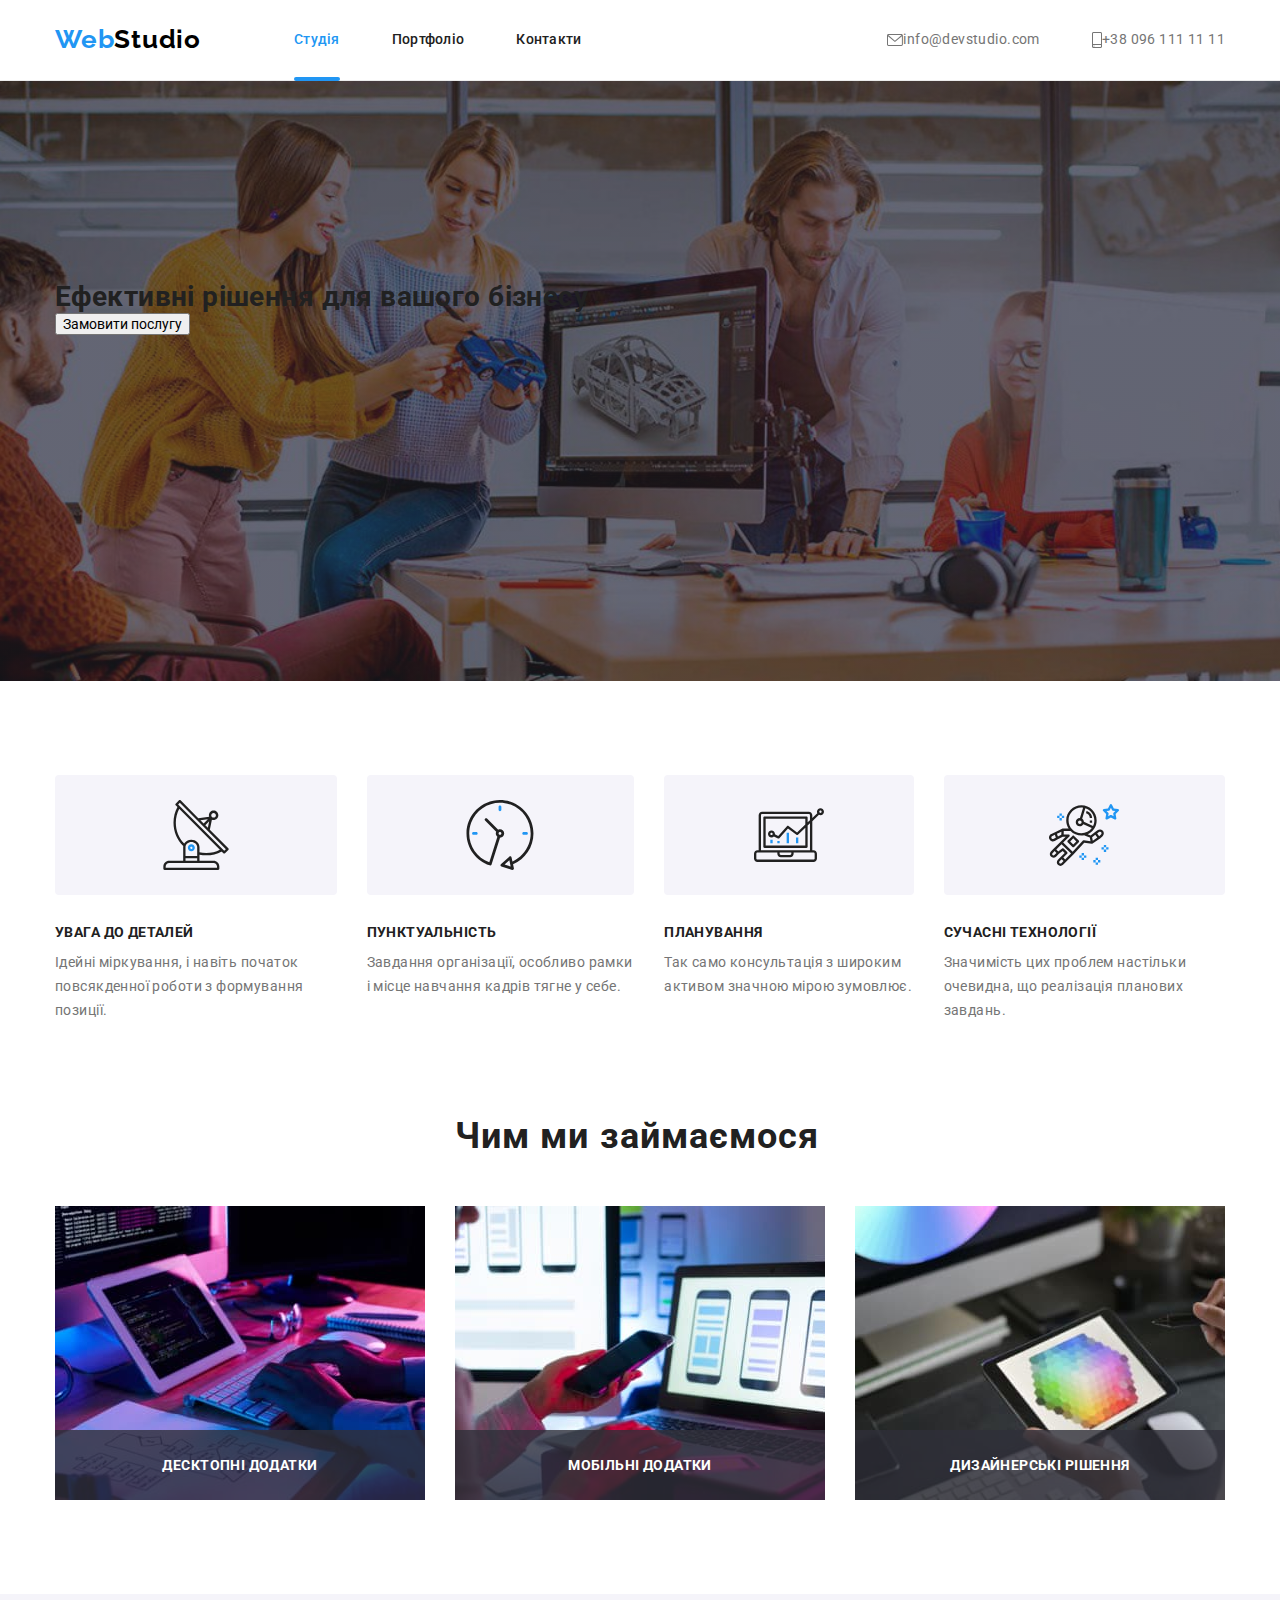
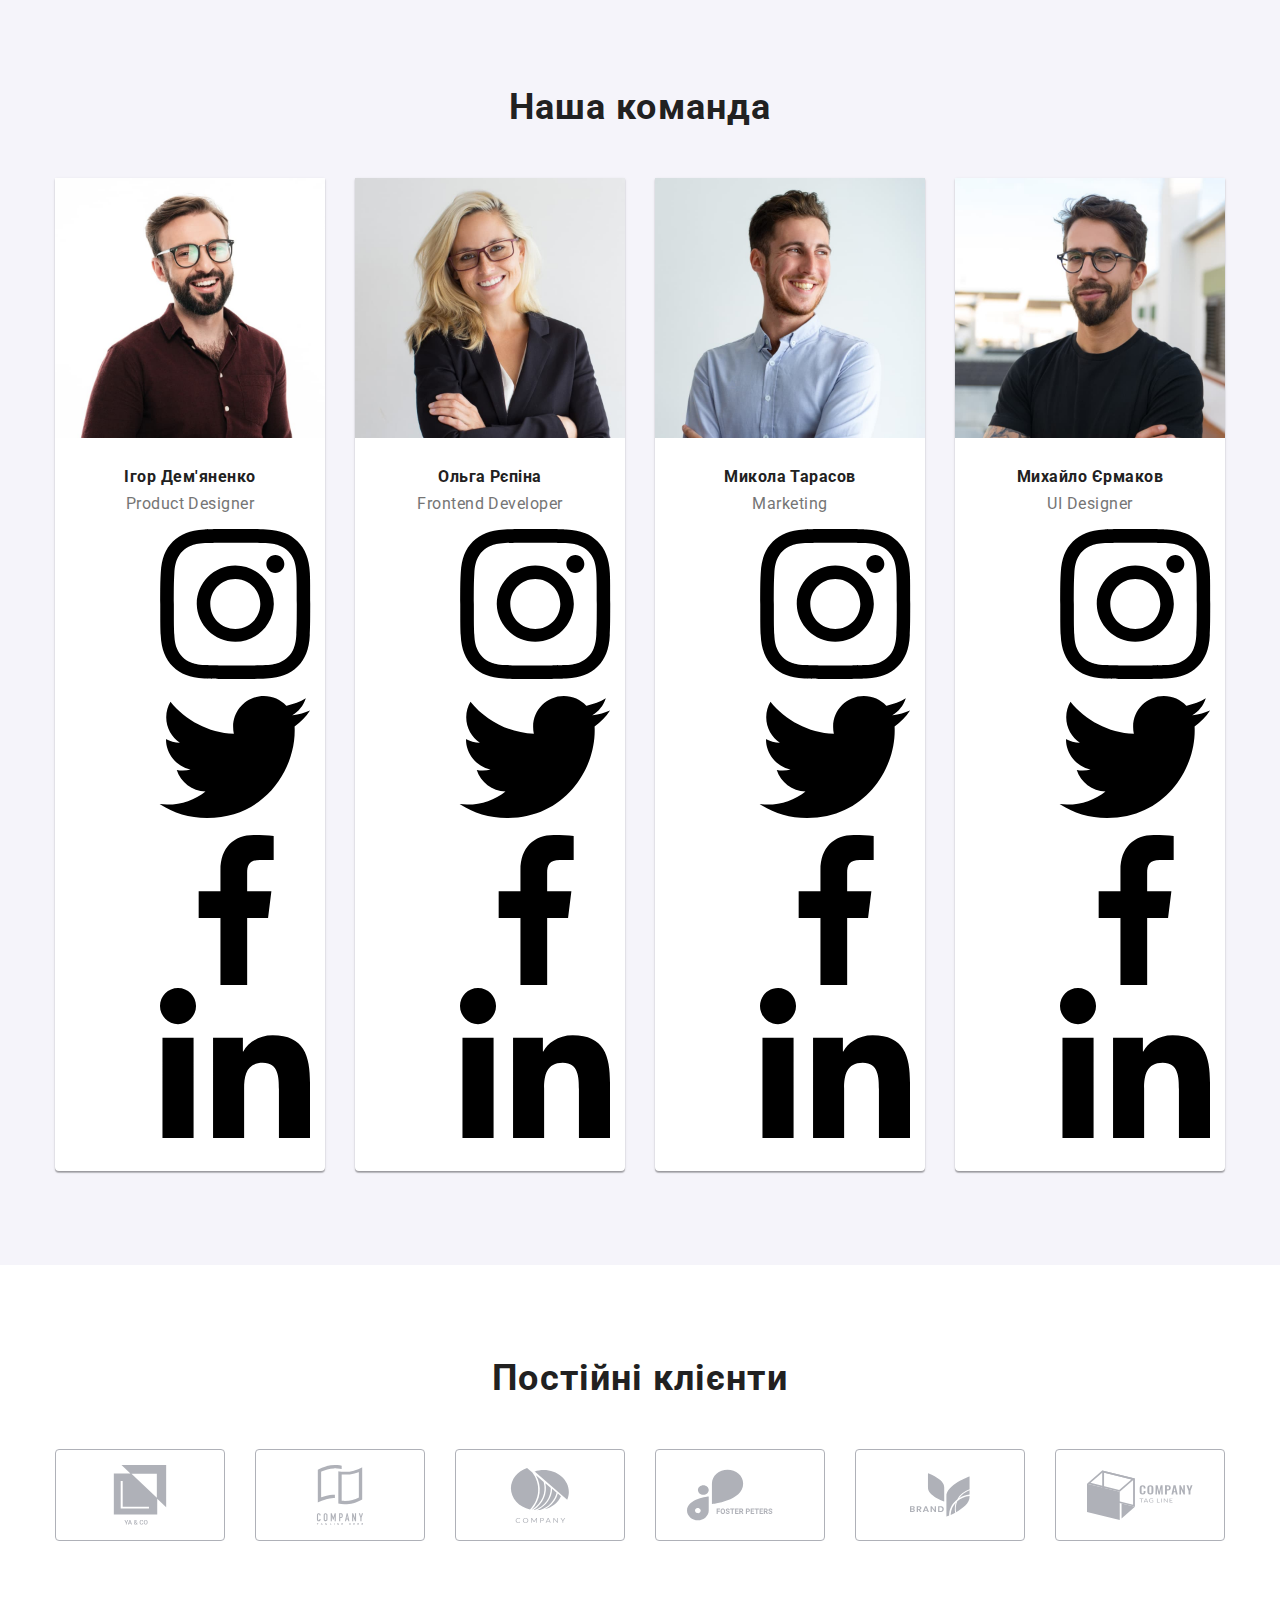
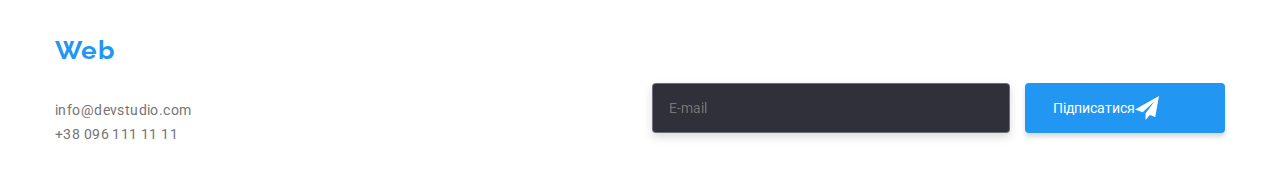
==== index.html @ 4c88e255 "111" ====
<!DOCTYPE html>
<html lang="uk">
  <head>
    <meta charset="utf-8" />
    <meta name="viewport" content="width=device-width, initial-scale=1.0" />
    <link
      href="https://fonts.googleapis.com/css2?family=Raleway:wght@700&family=Roboto:wght@400;500;700;900&display=swap"
      rel="stylesheet"
    />
    <link
      rel="stylesheet"
      href="https://cdn.jsdelivr.net/npm/modern-normalize@1.1.0/modern-normalize.min.css"
    />
    <link rel="stylesheet" href="./css/styles.css" />
    <link rel="stylesheet" href="./sass/main.css">
    <title>WebStudio</title>
  </head>
  <body>
    <header>
      <div class="conteiner header-conteiner">
        <nav class="nav-roof">
          <a class="logo-w" href="./index.html">
            <span class="logo">Web</span>Studio
          </a>
          <ul class="navigation">
            <li class="stipes">
              <a href="./index.html" class="navigation-col cursor-fx current"
                >Студія</a
              >
            </li>
            <li class="stipes">
              <a href="./portfolio.html" class="navigation-col cursor"
                >Портфоліо</a
              >
            </li>
            <li class="stipes">
              <a href="#" class="navigation-col cursor">Контакти</a>
            </li>
          </ul>
        </nav>
        <ul class="navigation">
          <li>
            <a href="mailto:info@devstudio.com" class="navig-adres">
              <svg
                aria-label="пошта"
                class="navig-adres conta-ic"
                width="16px"
                height="12px"
              >
                <use href="./images/icons.svg#icon-mail-icon"></use>
              </svg>
              info@devstudio.com
            </a>
          </li>
          <li>
            <a href="tel:+380961111111" class="navig-adres">
              <svg
                aria-label="телефон"
                class="navig-adres conta-ic"
                width="10"
                height="16"
              >
                <use href="./images/icons.svg#icon-smartphone"></use>
              </svg>
              +38 096 111 11 11
            </a>
          </li>
        </ul>
      </div>
    </header>
    <main>
      <section class="board">
        <div class="conteiner board-hero">
          <h1 class="hero-title">Ефективні рішення для вашого бізнесу</h1>
          <button class="hero-button" type="button" data-modal-open>
            Замовити послугу
          </button>
        </div>
      </section>
      <section class="us-tx">
        <h2 class="visually-hidden">Наші особливості</h2>
        <div class="conteiner">
          <ul class="description-tx">
            <li>
              <div class="box-svg">
                <svg aria-label="особливості" width="70px" height="70px">
                  <use href="./images/icons.svg#icon-antenna"></use>
                </svg>
              </div>
              <h3 class="list">Увага до деталей</h3>
              <p class="list-description">
                Ідейні міркування, і навіть початок повсякденної роботи з
                формування позиції.
              </p>
            </li>
            <li>
              <div class="box-svg">
                <svg aria-label="особливості" width="70px" height="70px">
                  <use href="./images/icons.svg#icon-clock"></use>
                </svg>
              </div>
              <h3 class="list">Пунктуальність</h3>
              <p class="list-description">
                Завдання організації, особливо рамки і місце навчання кадрів
                тягне у себе.
              </p>
            </li>
            <li>
              <div class="box-svg">
                <svg aria-label="особливості" width="70px" height="70px">
                  <use href="./images/icons.svg#icon-diagram"></use>
                </svg>
              </div>
              <h3 class="list">Планування</h3>
              <p class="list-description">
                Так само консультація з широким активом значною мірою зумовлює.
              </p>
            </li>
            <li>
              <div class="box-svg">
                <svg aria-label="особливості" width="70px" height="70px">
                  <use href="./images/icons.svg#icon-astronaut"></use>
                </svg>
              </div>
              <h3 class="list">Сучасні технології</h3>
              <p class="list-description">
                Значимість цих проблем настільки очевидна, що реалізація
                планових завдань.
              </p>
            </li>
          </ul>
        </div>
      </section>
      <section class="what-we-do">
        <div class="conteiner">
          <h2 class="list-images-work">Чим ми займаємося</h2>
          <ul class="what-img">
            <li>
              <div class="what-list">
                <p class="what-tx">Десктопні додатки</p>
              </div>
              <img
                src="./images/Work-with-comp.jpg"
                alt="Робота людини з компьютером"
                width="370"
                height="294"
              />
            </li>
            <li>
              <div class="what-list">
                <p class="what-tx">Мобільні додатки</p>
              </div>
              <img
                src="./images/On-phone.jpg"
                alt="працює над моб додатком"
                width="370"
                height="294"
              />
            </li>
            <li>
              <div class="what-list">
                <p class="what-tx">Дизайнерські рішення</p>
              </div>
              <img
                src="./images/Another-work.jpg"
                alt="працює з планшетом"
                width="370"
                height="294"
              />
            </li>
          </ul>
        </div>
      </section>
      <section class="our-advantages">
        <div class="conteiner team">
          <h2 class="list-images-work team-work">Наша команда</h2>
          <ul class="profi">
            <li class="about-team-back">
              <img
                src="./images/Ihor.jpg"
                alt="Ігор Дем'яненко"
                width="270"
                height="260"
              />
              <div class="name-kenty">
                <h3 class="name-staff">Ігор Дем'яненко</h3>
                <p class="about-staff">Product Designer</p>
                <ul class="social-list">
                  <li class="social-list-item">
                    <a href="" class="social-list-link">
                      <svg aria-label="інста" class="social-list-icon">
                        <use href="./images/icons.svg#icon-instagram"></use>
                      </svg>
                    </a>
                  </li>
                  <li class="social-list-item">
                    <a href="" class="social-list-link">
                      <svg aria-label="твітер" class="social-list-icon">
                        <use href="./images/icons.svg#icon-twitter"></use>
                      </svg>
                    </a>
                  </li>
                  <li class="social-list-item">
                    <a href="" class="social-list-link">
                      <svg aria-label="фейсбук" class="social-list-icon">
                        <use href="./images/icons.svg#icon-facebook"></use>
                      </svg>
                    </a>
                  </li>
                  <li class="social-list-item">
                    <a href="" class="social-list-link">
                      <svg aria-label="лінкедін" class="social-list-icon">
                        <use href="./images/icons.svg#icon-linkedin"></use>
                      </svg>
                    </a>
                  </li>
                </ul>
              </div>
            </li>
            <li class="about-team-back">
              <img
                src="./images/Olga.jpg"
                alt="Ольга Рєпіна"
                width="270"
                height="260"
              />
              <div class="name-kenty">
                <h3 class="name-staff">Ольга Рєпіна</h3>
                <p class="about-staff">Frontend Developer</p>
                <ul class="social-list">
                  <li class="social-list-item">
                    <a href="" class="social-list-link">
                      <svg aria-label="інста" class="social-list-icon">
                        <use href="./images/icons.svg#icon-instagram"></use>
                      </svg>
                    </a>
                  </li>
                  <li class="social-list=item">
                    <a href="" class="social-list-link">
                      <svg aria-label="твітер" class="social-list-icon">
                        <use href="./images/icons.svg#icon-twitter"></use>
                      </svg>
                    </a>
                  </li>
                  <li class="social-list-item">
                    <a href="" class="social-list-link">
                      <svg aria-label="фейсбук" class="social-list-icon">
                        <use href="./images/icons.svg#icon-facebook"></use>
                      </svg>
                    </a>
                  </li>
                  <li class="social-list-item">
                    <a href="" class="social-list-link">
                      <svg aria-label="лінкедін" class="social-list-icon">
                        <use href="./images/icons.svg#icon-linkedin"></use>
                      </svg>
                    </a>
                  </li>
                </ul>
              </div>
            </li>
            <li class="about-team-back">
              <img
                src="./images/Mykola.jpg"
                alt="Микола Тарасов"
                width="270"
                height="260"
              />
              <div class="name-kenty">
                <h3 class="name-staff">Микола Тарасов</h3>
                <p class="about-staff">Marketing</p>
                <ul class="social-list">
                  <li class="social-list-item">
                    <a href="" class="social-list-link">
                      <svg aria-label="інста" class="social-list-icon">
                        <use href="./images/icons.svg#icon-instagram"></use>
                      </svg>
                    </a>
                  </li>
                  <li class="social-list-item">
                    <a href="" class="social-list-link">
                      <svg aria-label="твітер" class="social-list-icon">
                        <use href="./images/icons.svg#icon-twitter"></use>
                      </svg>
                    </a>
                  </li>
                  <li class="social-list-item">
                    <a href="" class="social-list-link">
                      <svg aria-label="фейсбук" class="social-list-icon">
                        <use href="./images/icons.svg#icon-facebook"></use>
                      </svg>
                    </a>
                  </li>
                  <li class="social-list-item">
                    <a href="" class="social-list-link">
                      <svg aria-label="лінкедін" class="social-list-icon">
                        <use href="./images/icons.svg#icon-linkedin"></use>
                      </svg>
                    </a>
                  </li>
                </ul>
              </div>
            </li>
            <li class="about-team-back">
              <img
                src="./images/Mhailo.jpg"
                alt="Михайло Єрмаков"
                width="270"
                height="260"
              />
              <div class="name-kenty">
                <h3 class="name-staff">Михайло Єрмаков</h3>
                <p class="about-staff">UI Designer</p>
                <ul class="social-list">
                  <li class="social-list-item">
                    <a href="" class="social-list-link">
                      <svg aria-label="інста" class="social-list-icon">
                        <use href="./images/icons.svg#icon-instagram"></use>
                      </svg>
                    </a>
                  </li>
                  <li class="social-list-item">
                    <a href="" class="social-list-link">
                      <svg aria-label="твітер" class="social-list-icon">
                        <use href="./images/icons.svg#icon-twitter"></use>
                      </svg>
                    </a>
                  </li>
                  <li class="social-list-item">
                    <a href="" class="social-list-link">
                      <svg aria-label="фейсбук" class="social-list-icon">
                        <use href="./images/icons.svg#icon-facebook"></use>
                      </svg>
                    </a>
                  </li>
                  <li class="social-list-item">
                    <a href="" class="social-list-link">
                      <svg aria-label="лінкедін" class="social-list-icon">
                        <use href="./images/icons.svg#icon-linkedin"></use>
                      </svg>
                    </a>
                  </li>
                </ul>
              </div>
            </li>
          </ul>
        </div>
      </section>
      <section>
        <div class="conteiner klient">
          <h2 class="list-images-work clients-work">Постійні клієнти</h2>
          <ul class="us-clients">
            <li>
              <a href="#" class="box-client">
                <svg aria-label="клієнти" width="106px" height="60px">
                  <use href="./images/icons.svg#icon-yaco-icon"></use>
                </svg>
              </a>
            </li>
            <li>
              <a href="#" class="box-client">
                <svg aria-label="клієнти" width="106px" height="60px">
                  <use href="./images/icons.svg#icon-tagline-icon"></use>
                </svg>
              </a>
            </li>
            <li>
              <a href="#" class="box-client">
                <svg aria-label="клієнти" width="106px" height="60px">
                  <use href="./images/icons.svg#icon-company-icon"></use>
                </svg>
              </a>
            </li>
            <li>
              <a href="#" class="box-client">
                <svg aria-label="клієнти" width="106px" height="60px">
                  <use href="./images/icons.svg#icon-foster-icon"></use>
                </svg>
              </a>
            </li>
            <li>
              <a href="#" class="box-client">
                <svg aria-label="клієнти" width="106px" height="60px">
                  <use href="./images/icons.svg#icon-brend-icon"></use>
                </svg>
              </a>
            </li>
            <li>
              <a href="#" class="box-client">
                <svg aria-label="клієнти" width="106px" height="60px">
                  <use href="./images/icons.svg#icon-tagline-comp-icon"></use>
                </svg>
              </a>
            </li>
          </ul>
        </div>
      </section>
    </main>
    <footer class="web-footer">
      <div class="conteiner social-footer">
        <div class="footer-soccial">
          <a class="logo-w-footer" href="./index.html">
            <span class="logo">Web</span>Studio
          </a>
          <address>
            <ul>
              <li class="adre-s">
                <a
                  class="adress"
                  href="https://goo.gl/maps/diu9BWf4i3KZR2hF7"
                  rel="noopener noreferrer nofollow"
                >
                  м. Київ, пр-т Лесі Українки, 26
                </a>
              </li>
              <li>
                <a href="mailto:info@devstudio.com" class="navig-adres">
                  info@devstudio.com
                </a>
              </li>
              <li>
                <a href="tel:+380961111111" class="navig-adres">
                  +38 096 111 11 11
                </a>
              </li>
            </ul>
          </address>
        </div>
        <div class="footer-mg">
          <p class="tx-footer">Приєднуйтесь</p>
          <ul class="footer-icon-list">
            <li>
              <a href="#" class="social-footer-link">
                <svg aria-label="інста" class="social-footer-icon">
                  <use href="./images/icons.svg#icon-instagram"></use>
                </svg>
              </a>
            </li>
            <li>
              <a href="#" class="social-footer-link">
                <svg aria-label="твітер" class="social-footer-icon">
                  <use href="./images/icons.svg#icon-twitter"></use>
                </svg>
              </a>
            </li>
            <li>
              <a href="#" class="social-footer-link">
                <svg aria-label="фейсбук" class="social-footer-icon">
                  <use href="./images/icons.svg#icon-facebook"></use>
                </svg>
              </a>
            </li>
            <li>
              <a href="#" class="social-footer-link">
                <svg aria-label="лінкедін" class="social-footer-icon">
                  <use href="./images/icons.svg#icon-linkedin"></use>
                </svg>
              </a>
            </li>
          </ul>
        </div>
        <div class="form-footer">
          <p class="tx-footer">Підпишіться на розсилку</p>
          <form class="sub-footer">
            <label>
              <input
                type="email"
                class="footer-input"
                name="Email_adress"
                placeholder="E-mail"
                required
              />
            </label>
            <button type="submit" class="footer-button">
              Підписатися
              <svg
                aria-label="розсилка"
                class="icon-button-footer"
                width="24px"
                height="24px"
              >
                <use href="./images/icons.svg#icon-send-f"></use>
              </svg>
            </button>
          </form>
        </div>
      </div>
    </footer>
    <div class="backdrop is-hidden" data-modal>
      <div class="modal">
        <button type="button" class="knopka-modal" data-modal-close>
          <svg class="knopka-modal-icon" width="18" height="18">
            <use href="./images/icons.svg#icon-close"></use>
          </svg>
        </button>
        <p class="modal-title">Залиште свої дані, ми вам передзвонимо</p>
        <form class="form-to-modal">
          <label class="modal-lab">
            <span class="modal-name">Ім'я</span>
            <span class="di-imp-mod">
              <input
                class="input-modal"
                type="text"
                name="user_name"
                required
                pattern="[a-zA-Zа-яА-ЯіІїЇ]+"
              />
              <svg
                aria-label="icon-user"
                class="modal-icon"
                width="18"
                height="18"
              >
                <use href="./images/icons.svg#icon-person-modal"></use>
              </svg>
            </span>
          </label>
          <label class="modal-lab">
            <span class="modal-name">Телефон</span>
            <span class="di-imp-mod">
              <input
                class="input-modal"
                type="tel"
                name="user_phone"
                required
                pattern="[0-9]{3}-[0-9]{3}-[0-9]{2}-[0-9]{2}+"
              />
              <svg
                aria-label="icon-tel"
                class="modal-icon"
                width="18"
                height="18"
              >
                <use href="./images/icons.svg#icon-phone-modal"></use>
              </svg>
            </span>
          </label>
          <label class="modal-lab">
            <span class="modal-name">Пошта</span>
            <span class="di-imp-mod">
              <input
                class="input-modal"
                type="email"
                name="mail_user"
                required
              />
              <svg
                aria-label="icon-mail"
                class="modal-icon"
                width="18"
                height="18"
              >
                <use href="./images/icons.svg#icon-email-modal"></use>
              </svg>
            </span>
          </label>
          <label class="modal-lab">
            <span class="modal-name">Коментар</span>
            <textarea
              name="users_comentary"
              id=""
              cols="30"
              rows="10"
              class="modal-comments"
              placeholder="Введіть текст"
            ></textarea>
          </label>
          <label class="modal-check-field">
            <input
              type="checkbox"
              class="modal-check"
              name="users_policy"
              required
            />
            <svg aria-label="checkbox_modal" class="checkbox-modal">
              <use
                class="ico-hide-checkbox"
                href="./images/icons.svg#ok-modal"
              ></use>
            </svg>
            Погоджуюсь з россилкою, та приймаю&nbsp;<a
              class="policy-answer"
              href="#"
              >Умови договору</a
            >
          </label>
          <button type="submit" class="button-modal">Відправити</button>
        </form>
      </div>
    </div>
    <script src="./js/modal.js"></script>
  </body>
</html>
---- sass/main.css ----
:root {
  --p-text-color: #757575;
  --bacground-color: #ffffff;
  --another-bacground-color: #f5f4fa;
  --board-bacground-color: #2f303a;
  --titel-link-color: #212121;
  --contacts-link-color: #757575;
  --hovers-and-logo-color: #2196f3;
  --logo-w-color: #000000;
  --logo-plus-color: #ffffff;
  --address-bord-color: #ffffff;
  --botton-colors-portfolio: #f5f4fa;
  --bacground-color-knopka: #188ce8;
  --bacground-color-advantages: #f5f4fa;
  --border-portfolio-pic: #eeeeee;
  --social-icon-color: #afb1b8;
}

h1,
h2,
h3,
h4,
p {
  margin: 0px;
}

ul,
ol {
  margin-top: 0;
  margin-bottom: 0;
  padding-left: 0;
}

button {
  cursor: pointer;
}

img {
  display: block;
  max-width: 101%;
  height: auto;
}

.list {
  list-style: none;
}

.link {
  text-decoration: none;
}

body {
  font-family: "Roboto", sans-serif;
  font-size: 14px;
  letter-spacing: 0.03em;
  color: var(--titel-link-color);
}

header {
  border-bottom: 1px solid #ececec;
}

ul {
  list-style: none;
}

.conteiner {
  width: 1200px;
  margin-left: auto;
  margin-right: auto;
  padding-left: 15px;
  padding-right: 15px;
}

.header-conteiner {
  display: flex;
  align-items: center;
  justify-content: space-between;
}

.board-knopka {
  width: 700px;
}

.klient {
  padding-top: 94px;
  padding-bottom: 94px;
}

.social-footer {
  display: flex;
  align-items: baseline;
}

.visually-hidden {
  position: absolute;
  white-space: nowrap;
  width: 1px;
  height: 1px;
  overflow: hidden;
  border: 0;
  padding: 0;
  clip: rect(0 0 0 0);
  -webkit-clip-path: inset(50%);
          clip-path: inset(50%);
  margin: -1px;
}

.button-modal {
  display: flex;
  align-items: center;
  justify-content: center;
  font-style: inherit;
  font-weight: 700;
  color: var(--bacground-color);
  font-size: 16px;
  line-height: 30px;
  letter-spacing: 0.06em;
  border: none;
  width: 200px;
  height: 50px;
  background-color: var(--hovers-and-logo-color);
  box-shadow: 0px 4px 4px rgba(0, 0, 0, 0.15);
  border-radius: 4px;
  margin: auto;
  margin-top: 30px;
}

.button-modal:hover,
.button-modal:focus {
  background-color: var(--bacground-color-knopka);
  transition: box-shadow 250ms cubic-bezier(0.4, 0, 0.2, 1);
}

.navig-adres {
  font-weight: 400;
  font-size: 14px;
  line-height: 1.7;
  font-style: normal;
  letter-spacing: 0.03em;
  color: var(--contacts-link-color);
  text-decoration: none;
  display: flex;
  align-items: center;
  transition: color 250ms cubic-bezier(0.4, 0, 0.2, 1);
}

.navig-adres:hover,
.navig-adres:focus {
  fill: var(--hovers-and-logo-color);
  color: var(--hovers-and-logo-color);
}

.nav-roof {
  display: flex;
  align-items: center;
}

.navigation {
  display: flex;
  -moz-column-gap: 52px;
       column-gap: 52px;
  font-weight: 500;
  font-size: 14px;
  line-height: 1.1;
  letter-spacing: 0.02em;
  fill: currentColor;
}

.navigation-col {
  color: var(--titel-link-color);
  text-decoration: none;
}

.navigation .navigation-col {
  display: block;
  color: var(--titel-link-color);
  padding-top: 25px;
  padding-bottom: 25px;
  font-weight: 500;
  font-size: 14px;
  line-height: 1.14;
  letter-spacing: 0.02em;
  transition: color 250ms cubic-bezier(0.4, 0, 0.2, 1);
}

.navigation-col.current {
  color: var(--hovers-and-logo-color);
}

.navigation-col:hover,
.navigation-col:focus {
  color: var(--hovers-and-logo-color);
}

.navigation .navigation-col:hover::after,
.navigation .navigation-col:focus::after {
  transform: scale(1);
}

.cursor-fx::after {
  position: absolute;
  content: "";
  bottom: -8px;
  right: 0;
  width: 100%;
  height: 4px;
  background: var(--hovers-and-logo-color);
  border-radius: 2px;
}

.cursor::after {
  position: absolute;
  content: "";
  bottom: -8px;
  right: 0;
  width: 100%;
  height: 4px;
  background: var(--hovers-and-logo-color);
  border-radius: 2px;
  transform: scale(0);
  transition: transform 250ms cubic-bezier(0.4, 0, 0.2, 1);
}

.stipes {
  position: relative;
}

.logo {
  font-weight: 700;
  font-size: 26px;
  line-height: 1.2;
  font-family: "Raleway", sans-serif;
  letter-spacing: 0.03em;
  color: var(--hovers-and-logo-color);
}

.logo-w {
  color: var(--logo-w-color);
  margin-right: 93px;
  padding-top: 24px;
  padding-bottom: 25px;
  font-weight: 700;
  font-size: 26px;
  line-height: 1.2;
  font-family: "Raleway", sans-serif;
  letter-spacing: 0.03em;
  text-decoration: none;
}

.logo-w-footer {
  color: var(--bacground-color);
  font-weight: 700;
  font-size: 26px;
  line-height: 1.2;
  font-family: "Raleway", sans-serif;
  letter-spacing: 0.03em;
  text-decoration: none;
}

.board {
  padding-top: 200px;
  padding-bottom: 200px;
  margin-left: auto;
  margin-right: auto;
  background-color: var(--board-bacground-color);
  background-image: linear-gradient(rgba(47, 48, 58, 0.4), rgba(47, 48, 58, 0.4)), url(../images/bordimg.jpg);
  background-repeat: no-repeat;
  background-size: cover;
  background-position: center;
  max-width: 1600px;
  height: 600px;
}

.zagolovok {
  display: flex;
  align-items: center;
  margin-left: auto;
  margin-right: auto;
  margin-bottom: 40px;
  font-weight: 900;
  font-size: 44px;
  line-height: 1.3;
  text-align: center;
  letter-spacing: 0.06em;
  text-transform: uppercase;
  color: var(--address-bord-color);
}

.knopka {
  cursor: pointer;
  display: block;
  padding-left: 32px;
  padding-right: 32px;
  padding-bottom: 10px;
  padding-top: 10px;
  margin-left: auto;
  margin-right: auto;
  font-family: inherit;
  font-weight: 700;
  font-size: 16px;
  line-height: 1.8;
  color: var(--logo-plus-color);
  background: var(--hovers-and-logo-color);
  box-shadow: 0px 4px 4px rgba(0, 0, 0, 0.15);
  border-radius: 4px;
  border: none;
  transition: background-color 250ms cubic-bezier(0.4, 0, 0.2, 1);
}

.knopka:hover,
.knopka:focus {
  background-color: var(--hovers-and-logo-color);
  color: var(--address-bord-color);
  background: var(--bacground-color-knopka);
  box-shadow: 0px 4px 4px rgba(0, 0, 0, 0.15);
}

.us-tx {
  padding-top: 94px;
}

.description-tx {
  display: flex;
  gap: 30px;
}

.box-svg {
  display: flex;
  height: 120px;
  justify-content: center;
  align-items: center;
  background-color: var(--another-bacground-color);
  border-radius: 4px;
  -moz-column-gap: 30px;
       column-gap: 30px;
}

.list {
  margin-bottom: 10px;
  font-size: 14px;
  line-height: 1.14;
  letter-spacing: 0.03em;
  text-transform: uppercase;
  margin-top: 30px;
  color: var(--titel-link-color);
}

.list-description {
  font-size: 14px;
  line-height: 1.7;
  letter-spacing: 0.03em;
  color: var(--p-text-color);
}

.what-we-do {
  padding-top: 94px;
}

.what-img {
  position: relative;
  display: flex;
  -moz-column-gap: 30px;
       column-gap: 30px;
  align-items: center;
  padding-bottom: 94px;
}

.what-list {
  display: flex;
  justify-content: center;
  align-items: center;
  position: absolute;
  width: 370px;
  height: 70px;
  background: rgba(47, 48, 58, 0.8);
  top: 224px;
}

.what-tx {
  font-family: inherit;
  font-weight: 700;
  font-size: 14px;
  line-height: 16px;
  text-transform: uppercase;
  letter-spacing: 0.03em;
  color: var(--bacground-color);
}

.list-images-work {
  font-size: 36px;
  line-height: 1.1;
  letter-spacing: 0.03em;
  color: var(--titel-link-color);
  margin-bottom: 50px;
  margin-left: 400px;
  margin-right: 400px;
}

.name-staff {
  font-size: 16px;
  line-height: 1.1;
  letter-spacing: 0.03em;
  color: var(--titel-link-color);
  margin-bottom: 10px;
}

.about-staff {
  font-size: 16px;
  line-height: 1.1;
  letter-spacing: 0.03em;
  color: var(--p-text-color);
  margin-bottom: 16px;
}

.name-kenty {
  display: block;
  text-align: center;
  padding: 30px;
}

.about-team-back {
  width: 270px;
}

.our-advantages {
  padding-top: 94px;
  padding-bottom: 94px;
  background: var(--bacground-color-advantages);
}

.team-work {
  text-align: center;
}

.profi {
  display: flex;
  gap: 30px;
}

.our-advantages .about-team-back {
  background: var(--bacground-color);
  box-shadow: 0px 1px 3px rgba(0, 0, 0, 0.12), 0px 1px 1px rgba(0, 0, 0, 0.14), 0px 2px 1px rgba(0, 0, 0, 0.2);
  border-radius: 0px 0px 4px 4px;
}

.box-client {
  display: flex;
  width: 170px;
  height: 92px;
  justify-content: center;
  align-items: center;
  border: 1px solid var(--social-icon-color);
  border-radius: 4px;
  fill: var(--social-icon-color);
  transition: fill 250ms cubic-bezier(0.4, 0, 0.2, 1), border-color 250ms cubic-bezier(0.4, 0, 0.2, 1);
}

.us-clients {
  display: flex;
  -moz-column-gap: 30px;
       column-gap: 30px;
}

.box-client:hover,
.box-client:focus {
  border-color: var(--hovers-and-logo-color);
  fill: var(--hovers-and-logo-color);
}

.clients-work {
  display: flex;
  justify-content: center;
  margin-top: 0%;
  margin-left: auto;
  margin-right: auto;
}

.footer-soccial {
  margin-right: 70px;
}

.adre-s:not(:last-child) {
  margin-bottom: 9px;
}

.adress {
  display: block;
  font-style: normal;
  font-weight: 400;
  font-size: 14px;
  line-height: 1.7;
  /* or 171% */
  color: var(--address-bord-color);
  letter-spacing: 0.03em;
  text-decoration: none;
}

.footer-mg {
  margin-right: 93px;
}

.footer-icon-list {
  display: flex;
  -moz-column-gap: 10px;
       column-gap: 10px;
}

.social-footer-link {
  display: flex;
  width: 44px;
  height: 44px;
  justify-content: center;
  align-items: center;
  background-color: rgba(255, 255, 255, 0.1);
  border-radius: 50%;
  transition: background-color 250ms cubic-bezier(0.4, 0, 0.2, 1);
}

.social-footer-link:hover,
.social-footer-link:focus {
  background-color: var(--hovers-and-logo-color);
}

.social-footer-link .social-footer-icon,
.social-footer-link .social-footer-icon {
  fill: var(--bacground-color);
}

.social-footer-link:hover,
.social-footer-link:focus {
  color: var(--hovers-and-logo-color);
}

.backdrop {
  position: fixed;
  z-index: 100;
  top: 0;
  left: 0;
  width: 100%;
  height: 100%;
  background-color: rgba(0, 0, 0, 0.2);
  transition: opacity 250ms ease, visibility 250ms ease, background-color 250ms cubic-bezier(0.4, 0, 0.2, 1);
}

.backdrop.is-hidden {
  visibility: hidden;
  opacity: 0;
  pointer-events: none;
  transition: 250ms cubic-bezier(0.4, 0, 0.2, 1);
}

.modal {
  position: absolute;
  top: 50%;
  left: 50%;
  transform: translate(-50%, -50%);
  width: 530px;
  padding: 40px 40px;
  background-color: var(--bacground-color);
}

.knopka-modal {
  position: absolute;
  display: flex;
  align-items: center;
  justify-content: center;
  background-color: transparent;
  border: 1px solid rgba(0, 0, 0, 0.1);
  border-radius: 50%;
  width: 30px;
  height: 30px;
  padding: 0;
  left: auto;
  top: 8px;
  right: 8px;
}

.knopka-modal:hover,
.knopka-modal:focus {
  fill: var(--hovers-and-logo-color);
  transition: box-shadow 250ms cubic-bezier(0.4, 0, 0.2, 1);
}

.modal-title {
  font-family: inherit;
  font-weight: 700;
  font-size: 20px;
  line-height: 23px;
  text-align: center;
  color: var(--titel-link-color);
}

.modal-lab {
  display: flex;
  flex-direction: column;
  margin-top: 30px;
}

.di-imp-mod {
  display: block;
  position: relative;
}

.modal-icon {
  position: absolute;
  display: block;
  top: 0;
  left: 0;
  transform: translate(75%, 75%);
}

.modal-name {
  display: block;
  font-family: inherit;
  font-weight: 400;
  font-size: 12px;
  line-height: 14px;
  color: var(--contacts-link-color);
  margin-bottom: 4px;
}

.input-modal {
  width: 100%;
  height: 40px;
  border: 1px solid rgba(33, 33, 33, 0.2);
  border-radius: 4px;
  padding-left: 40px;
}

.input-modal:focus {
  border-color: var(--hovers-and-logo-color);
  outline: none;
  transition: box-shadow 250ms cubic-bezier(0.4, 0, 0.2, 1);
}

.input-modal:focus + .modal-icon {
  fill: var(--hovers-and-logo-color);
  color: var(--hovers-and-logo-color);
  transition: box-shadow 250ms cubic-bezier(0.4, 0, 0.2, 1);
}

.modal-comments {
  width: 100%;
  height: 120px;
  border: 1px solid rgba(33, 33, 33, 0.2);
  border-radius: 4px;
  padding-left: 16px;
  padding-top: 12px;
  resize: none;
  margin-bottom: 20px;
  font-family: inherit;
  font-weight: 400;
  font-size: 12px;
  letter-spacing: inherit;
}

.modal-comments:focus {
  outline: none;
  transition: box-shadow 250ms cubic-bezier(0.4, 0, 0.2, 1);
}

.modal-comments::-moz-placeholder {
  fill: rgba(117, 117, 117, 0.05);
  font-family: inherit;
  font-weight: 400;
  font-size: 12px;
  letter-spacing: inherit;
}

.modal-comments:-ms-input-placeholder {
  fill: rgba(117, 117, 117, 0.05);
  font-family: inherit;
  font-weight: 400;
  font-size: 12px;
  letter-spacing: inherit;
}

.modal-comments::placeholder {
  fill: rgba(117, 117, 117, 0.05);
  font-family: inherit;
  font-weight: 400;
  font-size: 12px;
  letter-spacing: inherit;
}

.modal-check {
  -webkit-appearance: none;
     -moz-appearance: none;
          appearance: none;
  position: absolute;
}

.checkbox-modal {
  display: flex;
  width: 16px;
  height: 15px;
  border: 1px solid;
  border-radius: 2px;
  color: var(--titel-link-color);
  cursor: pointer;
  margin-right: 10px;
}

.ico-hide-checkbox {
  display: none;
}

.modal-check:checked + .checkbox-modal {
  background-color: var(--hovers-and-logo-color);
  border: none;
}

.modal-check:checked + .checkbox-modal .ico-hide-checkbox {
  display: block;
  fill: var(--bacground-color);
}

.modal-check:focus + .checkbox-modal {
  box-shadow: 0 0 0 2px var(--hovers-and-logo-color);
  transition: box-shadow 250ms cubic-bezier(0.4, 0, 0.2, 1);
}

.aga-konechno {
  font-family: inherit;
  font-weight: 400;
  font-size: 14px;
  line-height: 24px;
  letter-spacing: 0.03em;
  color: var(--hovers-and-logo-color);
}

.modal-check-field {
  display: flex;
  align-items: center;
}

.form-footer {
  margin-left: auto;
}

.footer-input {
  background: #2f303a;
  color: rgba(255, 255, 255, 0.6);
  width: 358px;
  height: 50px;
  border: 1px solid rgba(255, 255, 255, 0.3);
  filter: drop-shadow(0px 4px 4px rgba(0, 0, 0, 0.15));
  border-radius: 4px;
  padding-left: 16px;
}

.footer-button {
  background: var(--hovers-and-logo-color);
  color: var(--bacground-color);
  width: 200px;
  height: 50px;
  margin-left: 12px;
  border: none;
  box-shadow: 0px 4px 4px rgba(0, 0, 0, 0.15);
  border-radius: 4px;
  display: inline-flex;
  align-items: center;
  padding: 10px 28px;
}

.ico-m {
  margin-left: 10px;
}

.tx-footer {
  margin-bottom: 20px;
  color: var(--bacground-color);
  font-weight: 700;
  font-size: 14px;
  line-height: 1.14;
  text-align: left;
  text-transform: uppercase;
}

.buttons-portfolio-page {
  padding-top: 94px;
  padding-bottom: 94px;
}

.geo-port-butt {
  display: flex;
  align-items: center;
  justify-content: center;
  margin-bottom: 56px;
}

.pic-port {
  display: flex;
  flex-wrap: wrap;
  gap: 30px;
}

.portfolio-pic-back {
  width: 370px;
  background: var(--bacground-color);
  border: 1px solid var(--border-portfolio-pic);
}

.button-portfolio:not(:last-child) {
  margin-right: 8px;
}

.button-portfolio {
  font-family: inherit;
  font-weight: 500;
  font-size: 16px;
  line-height: 1.6;
  text-align: center;
  letter-spacing: 0.03em;
  cursor: pointer;
  height: 38px;
  border-radius: 4px;
  background-color: var(--botton-colors-portfolio);
  margin-right: 8px;
  padding: 6px 22px;
  border: none;
  transition: color 250ms cubic-bezier(0.4, 0, 0.2, 1), background-color 250ms cubic-bezier(0.4, 0, 0.2, 1);
}

.button-portfolio:hover,
.button-portfolio:focus {
  background-color: var(--hovers-and-logo-color);
  color: var(--address-bord-color);
  box-shadow: 0px 3px 1px rgba(0, 0, 0, 0.1), 0px 1px 2px rgba(0, 0, 0, 0.08), 0px 2px 2px rgba(0, 0, 0, 0.12);
}

.img-wrapper {
  position: relative;
  display: flex;
  overflow: hidden;
}

.overlay {
  position: absolute;
  background-color: rgba(33, 150, 243, 0.9);
  height: 100%;
  overflow: auto;
  transform: translateY(100%);
  transition: transform 250ms linear;
  transition-timing-function: cubic-bezier(0.4, 0, 0.2, 1);
}

.overlay-tx {
  color: var(--address-bord-color);
  font-family: inherit;
  font-weight: 400;
  letter-spacing: 0.03em;
  padding: 63px 24px;
  font-size: 18px;
  line-height: 28px;
}

.pot-tx {
  padding: 20px 24px;
}

.list-portfolio {
  margin-bottom: 4px;
  font-size: 18px;
  line-height: 2;
  /* identical to box height, or 200% */
  letter-spacing: 0.06em;
  color: var(--titel-link-color);
}

.list-portfolio-hide {
  font-size: 16px;
  line-height: 2.2;
  /* identical to box height, or 188% */
  letter-spacing: 0.03em;
  color: var(--contacts-link-color);
}

.portfolio-pic-back {
  width: 370px;
  background: var(--bacground-color);
  border: 1px solid var(--border-portfolio-pic);
}

.portfolink {
  display: block;
  text-decoration: none;
  transition: box-shadow 250ms cubic-bezier(0.4, 0, 0.2, 1);
}

.portfolink:hover .overlay,
.portfolink:focus .overlay {
  transform: translateY(0%);
}

.portfolink:hover,
.portfolink:focus {
  box-shadow: 0px 1px 1px rgba(0, 0, 0, 0.12), 0px 4px 4px rgba(0, 0, 0, 0.06), 1px 4px 6px rgba(0, 0, 0, 0.16);
}/*# sourceMappingURL=main.css.map */
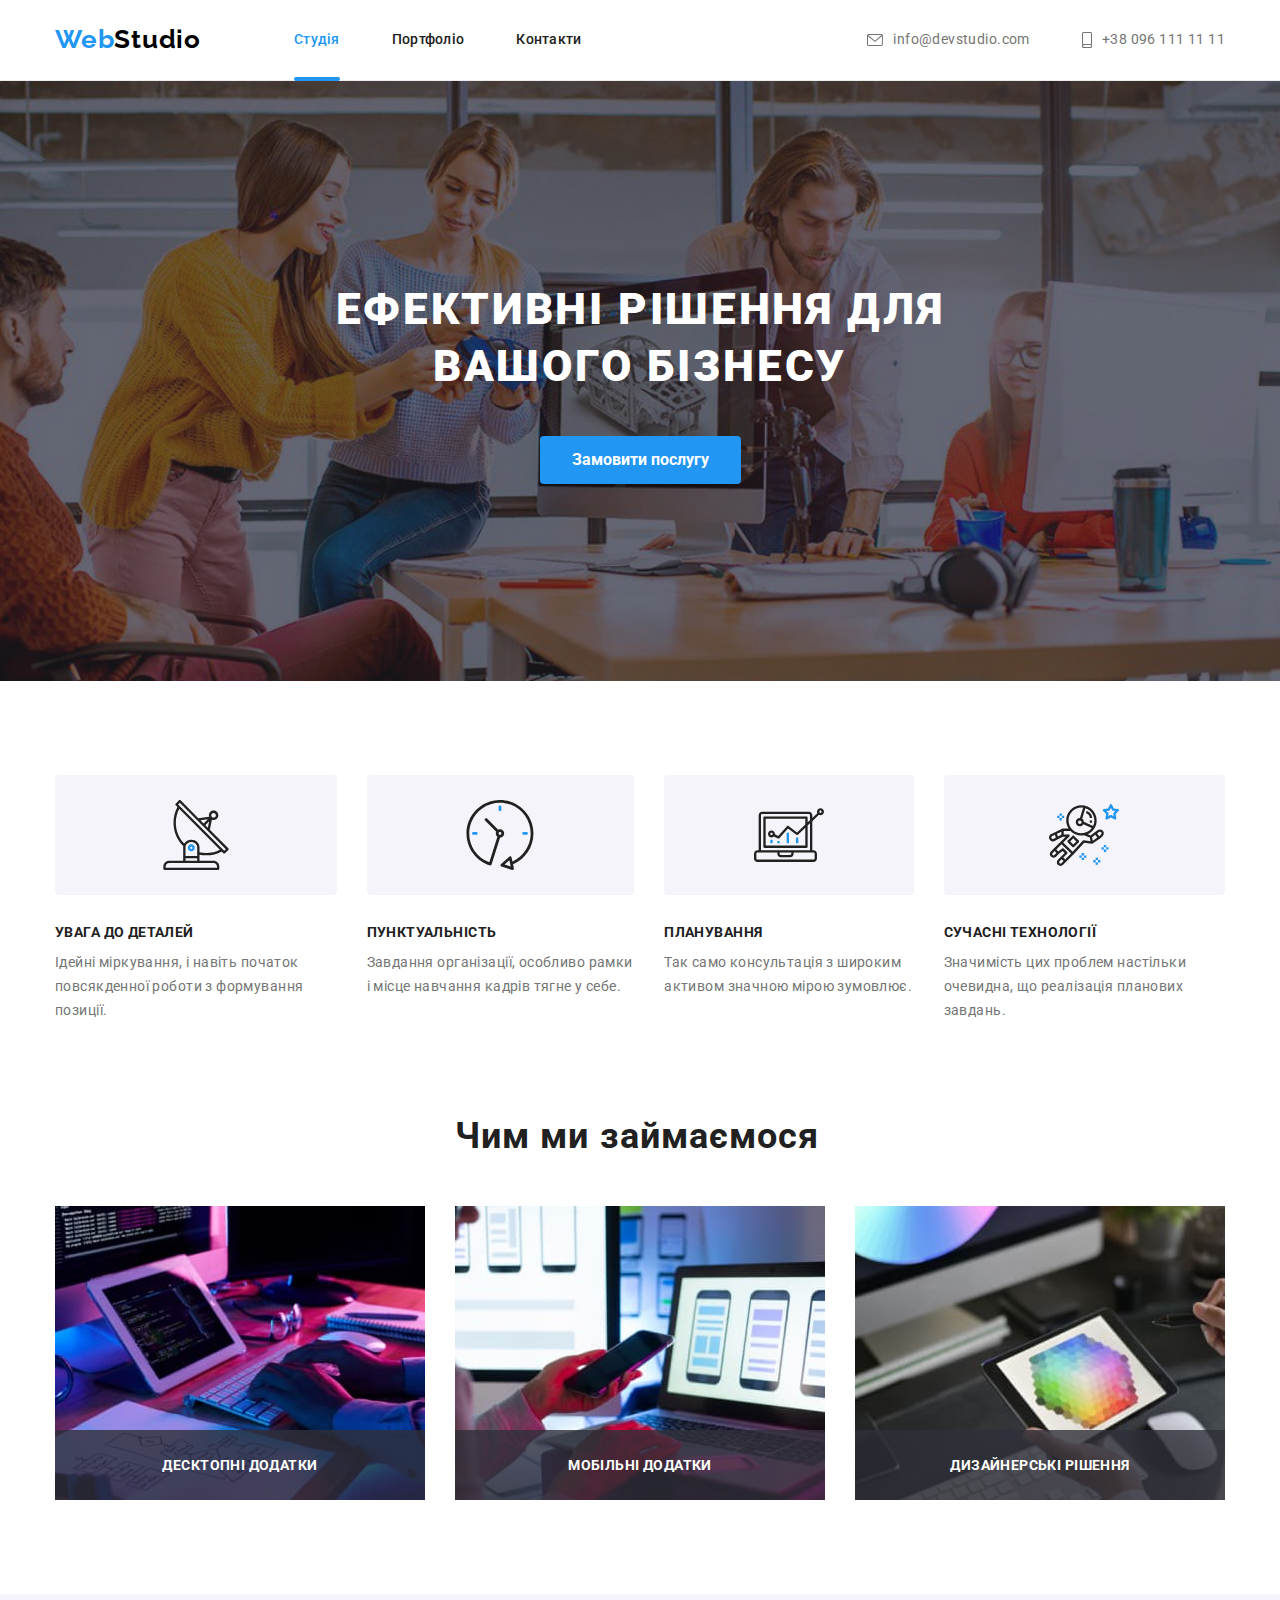
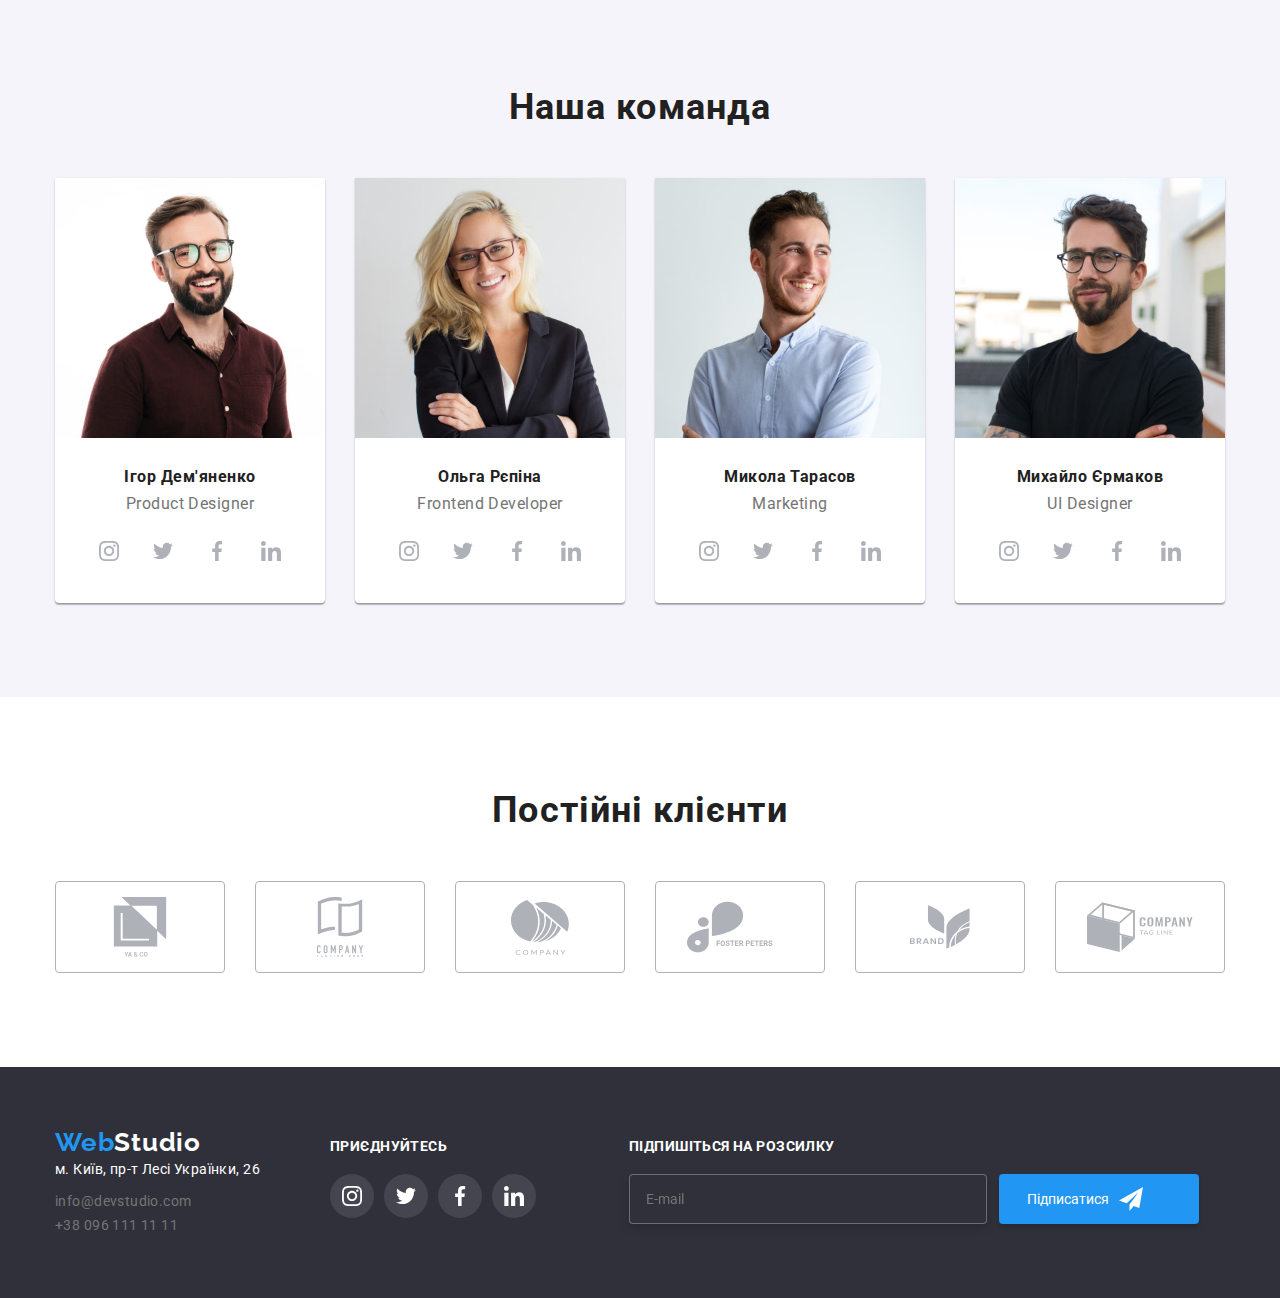
==== commit b41e175c: "HomeWork7" ====
--- a/index.html
+++ b/index.html
@@ -488,14 +488,14 @@
     </footer>
     <div class="backdrop is-hidden" data-modal>
       <div class="modal">
-        <button type="button" class="knopka-modal" data-modal-close>
-          <svg class="knopka-modal-icon" width="18" height="18">
+        <button type="button" class="button-modal-close" data-modal-close>
+          <svg class="button-modal-icon" width="18" height="18">
             <use href="./images/icons.svg#icon-close"></use>
           </svg>
         </button>
         <p class="modal-title">Залиште свої дані, ми вам передзвонимо</p>
         <form class="form-to-modal">
-          <label class="modal-lab">
+          <label class="modal-lab-one">
             <span class="modal-name">Ім'я</span>
             <span class="di-imp-mod">
               <input
@@ -554,7 +554,7 @@
               </svg>
             </span>
           </label>
-          <label class="modal-lab">
+          <label class="commentary">
             <span class="modal-name">Коментар</span>
             <textarea
               name="users_comentary"
--- a/sass/main.css
+++ b/sass/main.css
@@ -78,7 +78,7 @@
   justify-content: space-between;
 }
 
-.board-knopka {
+.board-hero {
   width: 700px;
 }
 
@@ -125,9 +125,7 @@
   margin: auto;
   margin-top: 30px;
 }
-
-.button-modal:hover,
-.button-modal:focus {
+.button-modal:hover, .button-modal:focus {
   background-color: var(--bacground-color-knopka);
   transition: box-shadow 250ms cubic-bezier(0.4, 0, 0.2, 1);
 }
@@ -144,9 +142,7 @@
   align-items: center;
   transition: color 250ms cubic-bezier(0.4, 0, 0.2, 1);
 }
-
-.navig-adres:hover,
-.navig-adres:focus {
+.navig-adres:hover, .navig-adres:focus {
   fill: var(--hovers-and-logo-color);
   color: var(--hovers-and-logo-color);
 }
@@ -166,12 +162,6 @@
   letter-spacing: 0.02em;
   fill: currentColor;
 }
-
-.navigation-col {
-  color: var(--titel-link-color);
-  text-decoration: none;
-}
-
 .navigation .navigation-col {
   display: block;
   color: var(--titel-link-color);
@@ -184,12 +174,15 @@
   transition: color 250ms cubic-bezier(0.4, 0, 0.2, 1);
 }
 
+.navigation-col {
+  color: var(--titel-link-color);
+  text-decoration: none;
+}
+.navigation-col:hover, .navigation-col:focus {
+  color: var(--hovers-and-logo-color);
+}
+
 .navigation-col.current {
-  color: var(--hovers-and-logo-color);
-}
-
-.navigation-col:hover,
-.navigation-col:focus {
   color: var(--hovers-and-logo-color);
 }
 
@@ -272,7 +265,7 @@
   height: 600px;
 }
 
-.zagolovok {
+.hero-title {
   display: flex;
   align-items: center;
   margin-left: auto;
@@ -287,7 +280,7 @@
   color: var(--address-bord-color);
 }
 
-.knopka {
+.hero-button {
   cursor: pointer;
   display: block;
   padding-left: 32px;
@@ -307,9 +300,7 @@
   border: none;
   transition: background-color 250ms cubic-bezier(0.4, 0, 0.2, 1);
 }
-
-.knopka:hover,
-.knopka:focus {
+.hero-button:hover, .hero-buttonfocus {
   background-color: var(--hovers-and-logo-color);
   color: var(--address-bord-color);
   background: var(--bacground-color-knopka);
@@ -428,22 +419,21 @@
   padding-bottom: 94px;
   background: var(--bacground-color-advantages);
 }
-
-.team-work {
-  text-align: center;
-}
-
-.profi {
-  display: flex;
-  gap: 30px;
-}
-
 .our-advantages .about-team-back {
   background: var(--bacground-color);
   box-shadow: 0px 1px 3px rgba(0, 0, 0, 0.12), 0px 1px 1px rgba(0, 0, 0, 0.14), 0px 2px 1px rgba(0, 0, 0, 0.2);
   border-radius: 0px 0px 4px 4px;
 }
 
+.team-work {
+  text-align: center;
+}
+
+.profi {
+  display: flex;
+  gap: 30px;
+}
+
 .box-client {
   display: flex;
   width: 170px;
@@ -455,17 +445,15 @@
   fill: var(--social-icon-color);
   transition: fill 250ms cubic-bezier(0.4, 0, 0.2, 1), border-color 250ms cubic-bezier(0.4, 0, 0.2, 1);
 }
+.box-client:hover, .box-client:focus {
+  border-color: var(--hovers-and-logo-color);
+  fill: var(--hovers-and-logo-color);
+}
 
 .us-clients {
   display: flex;
   -moz-column-gap: 30px;
        column-gap: 30px;
-}
-
-.box-client:hover,
-.box-client:focus {
-  border-color: var(--hovers-and-logo-color);
-  fill: var(--hovers-and-logo-color);
 }
 
 .clients-work {
@@ -530,6 +518,12 @@
 .social-footer-link:hover,
 .social-footer-link:focus {
   color: var(--hovers-and-logo-color);
+}
+
+.web-footer {
+  background-color: var(--board-bacground-color);
+  padding-bottom: 60px;
+  padding-top: 60px;
 }
 
 .backdrop {
@@ -542,7 +536,6 @@
   background-color: rgba(0, 0, 0, 0.2);
   transition: opacity 250ms ease, visibility 250ms ease, background-color 250ms cubic-bezier(0.4, 0, 0.2, 1);
 }
-
 .backdrop.is-hidden {
   visibility: hidden;
   opacity: 0;
@@ -560,7 +553,7 @@
   background-color: var(--bacground-color);
 }
 
-.knopka-modal {
+.button-modal-close {
   position: absolute;
   display: flex;
   align-items: center;
@@ -575,11 +568,20 @@
   top: 8px;
   right: 8px;
 }
-
-.knopka-modal:hover,
-.knopka-modal:focus {
+.button-modal-close:hover, .button-modal-close:focus {
   fill: var(--hovers-and-logo-color);
   transition: box-shadow 250ms cubic-bezier(0.4, 0, 0.2, 1);
+}
+
+.commentary {
+  display: flex;
+  flex-direction: column;
+  margin-top: 10px;
+  margin-bottom: 20px;
+}
+
+.form-to-modal {
+  margin-top: 30px;
 }
 
 .modal-title {
@@ -594,7 +596,12 @@
 .modal-lab {
   display: flex;
   flex-direction: column;
-  margin-top: 30px;
+  margin-top: 10px;
+}
+
+.modal-lab-one {
+  display: flex;
+  flex-direction: column;
 }
 
 .di-imp-mod {
@@ -648,7 +655,6 @@
   padding-left: 16px;
   padding-top: 12px;
   resize: none;
-  margin-bottom: 20px;
   font-family: inherit;
   font-weight: 400;
   font-size: 12px;
@@ -656,6 +662,8 @@
 }
 
 .modal-comments:focus {
+  outline: none;
+  border-color: var(--hovers-and-logo-color);
   outline: none;
   transition: box-shadow 250ms cubic-bezier(0.4, 0, 0.2, 1);
 }
@@ -695,8 +703,8 @@
   display: flex;
   width: 16px;
   height: 15px;
-  border: 1px solid;
-  border-radius: 2px;
+  border: 2px solid;
+  border-radius: 3px;
   color: var(--titel-link-color);
   cursor: pointer;
   margin-right: 10px;
@@ -721,7 +729,7 @@
   transition: box-shadow 250ms cubic-bezier(0.4, 0, 0.2, 1);
 }
 
-.aga-konechno {
+.policy-answer {
   font-family: inherit;
   font-weight: 400;
   font-size: 14px;
@@ -735,11 +743,8 @@
   align-items: center;
 }
 
-.form-footer {
-  margin-left: auto;
-}
-
 .footer-input {
+  display: block;
   background: #2f303a;
   color: rgba(255, 255, 255, 0.6);
   width: 358px;
@@ -748,6 +753,11 @@
   filter: drop-shadow(0px 4px 4px rgba(0, 0, 0, 0.15));
   border-radius: 4px;
   padding-left: 16px;
+}
+
+.sub-footer {
+  display: flex;
+  align-items: center;
 }
 
 .footer-button {
@@ -764,7 +774,7 @@
   padding: 10px 28px;
 }
 
-.ico-m {
+.icon-button-footer {
   margin-left: 10px;
 }
 
@@ -822,9 +832,7 @@
   border: none;
   transition: color 250ms cubic-bezier(0.4, 0, 0.2, 1), background-color 250ms cubic-bezier(0.4, 0, 0.2, 1);
 }
-
-.button-portfolio:hover,
-.button-portfolio:focus {
+.button-portfolio:hover, .button-portfolio:focus {
   background-color: var(--hovers-and-logo-color);
   color: var(--address-bord-color);
   box-shadow: 0px 3px 1px rgba(0, 0, 0, 0.1), 0px 1px 2px rgba(0, 0, 0, 0.08), 0px 2px 2px rgba(0, 0, 0, 0.12);
@@ -846,6 +854,18 @@
   transition-timing-function: cubic-bezier(0.4, 0, 0.2, 1);
 }
 
+.portfolink {
+  display: block;
+  text-decoration: none;
+  transition: box-shadow 250ms cubic-bezier(0.4, 0, 0.2, 1);
+}
+.portfolink:hover .overlay, .portfolink:focus .overlay {
+  transform: translateY(0%);
+}
+.portfolink:hover, .portfolinkfocus {
+  box-shadow: 0px 1px 1px rgba(0, 0, 0, 0.12), 0px 4px 4px rgba(0, 0, 0, 0.06), 1px 4px 6px rgba(0, 0, 0, 0.16);
+}
+
 .overlay-tx {
   color: var(--address-bord-color);
   font-family: inherit;
@@ -883,18 +903,57 @@
   border: 1px solid var(--border-portfolio-pic);
 }
 
-.portfolink {
-  display: block;
-  text-decoration: none;
-  transition: box-shadow 250ms cubic-bezier(0.4, 0, 0.2, 1);
-}
-
-.portfolink:hover .overlay,
-.portfolink:focus .overlay {
-  transform: translateY(0%);
-}
-
-.portfolink:hover,
-.portfolink:focus {
-  box-shadow: 0px 1px 1px rgba(0, 0, 0, 0.12), 0px 4px 4px rgba(0, 0, 0, 0.06), 1px 4px 6px rgba(0, 0, 0, 0.16);
+.conta-ic {
+  margin-right: 10px;
+}
+.conta-ic:hover, .conta-ic:focus {
+  color: var(--hovers-and-logo-color);
+}
+
+.social-list {
+  display: flex;
+  justify-content: center;
+  -moz-column-gap: 10px;
+       column-gap: 10px;
+}
+
+.social-list-icon {
+  width: 20px;
+  height: 20px;
+}
+
+.social-list-link {
+  width: 44px;
+  height: 44px;
+  border-radius: 50%;
+  background-color: var(--bacground-color);
+  display: flex;
+  align-items: center;
+  justify-content: center;
+  fill: var(--social-icon-color);
+  transition: background-color 250ms cubic-bezier(0.4, 0, 0.2, 1), fill 250ms cubic-bezier(0.4, 0, 0.2, 1);
+}
+
+.social-list-link:hover,
+.social-list-link:focus {
+  background-color: var(--hovers-and-logo-color);
+}
+
+.social-list-link:hover .social-list-icon,
+.social-list-link:focus .social-list-icon {
+  fill: var(--bacground-color);
+}
+
+.social-footer-icon {
+  width: 20px;
+  height: 20px;
+  fill: var(--bacground-color);
+}
+
+.footer-adr {
+  display: flex;
+}
+
+.address {
+  margin-top: 20px;
 }/*# sourceMappingURL=main.css.map */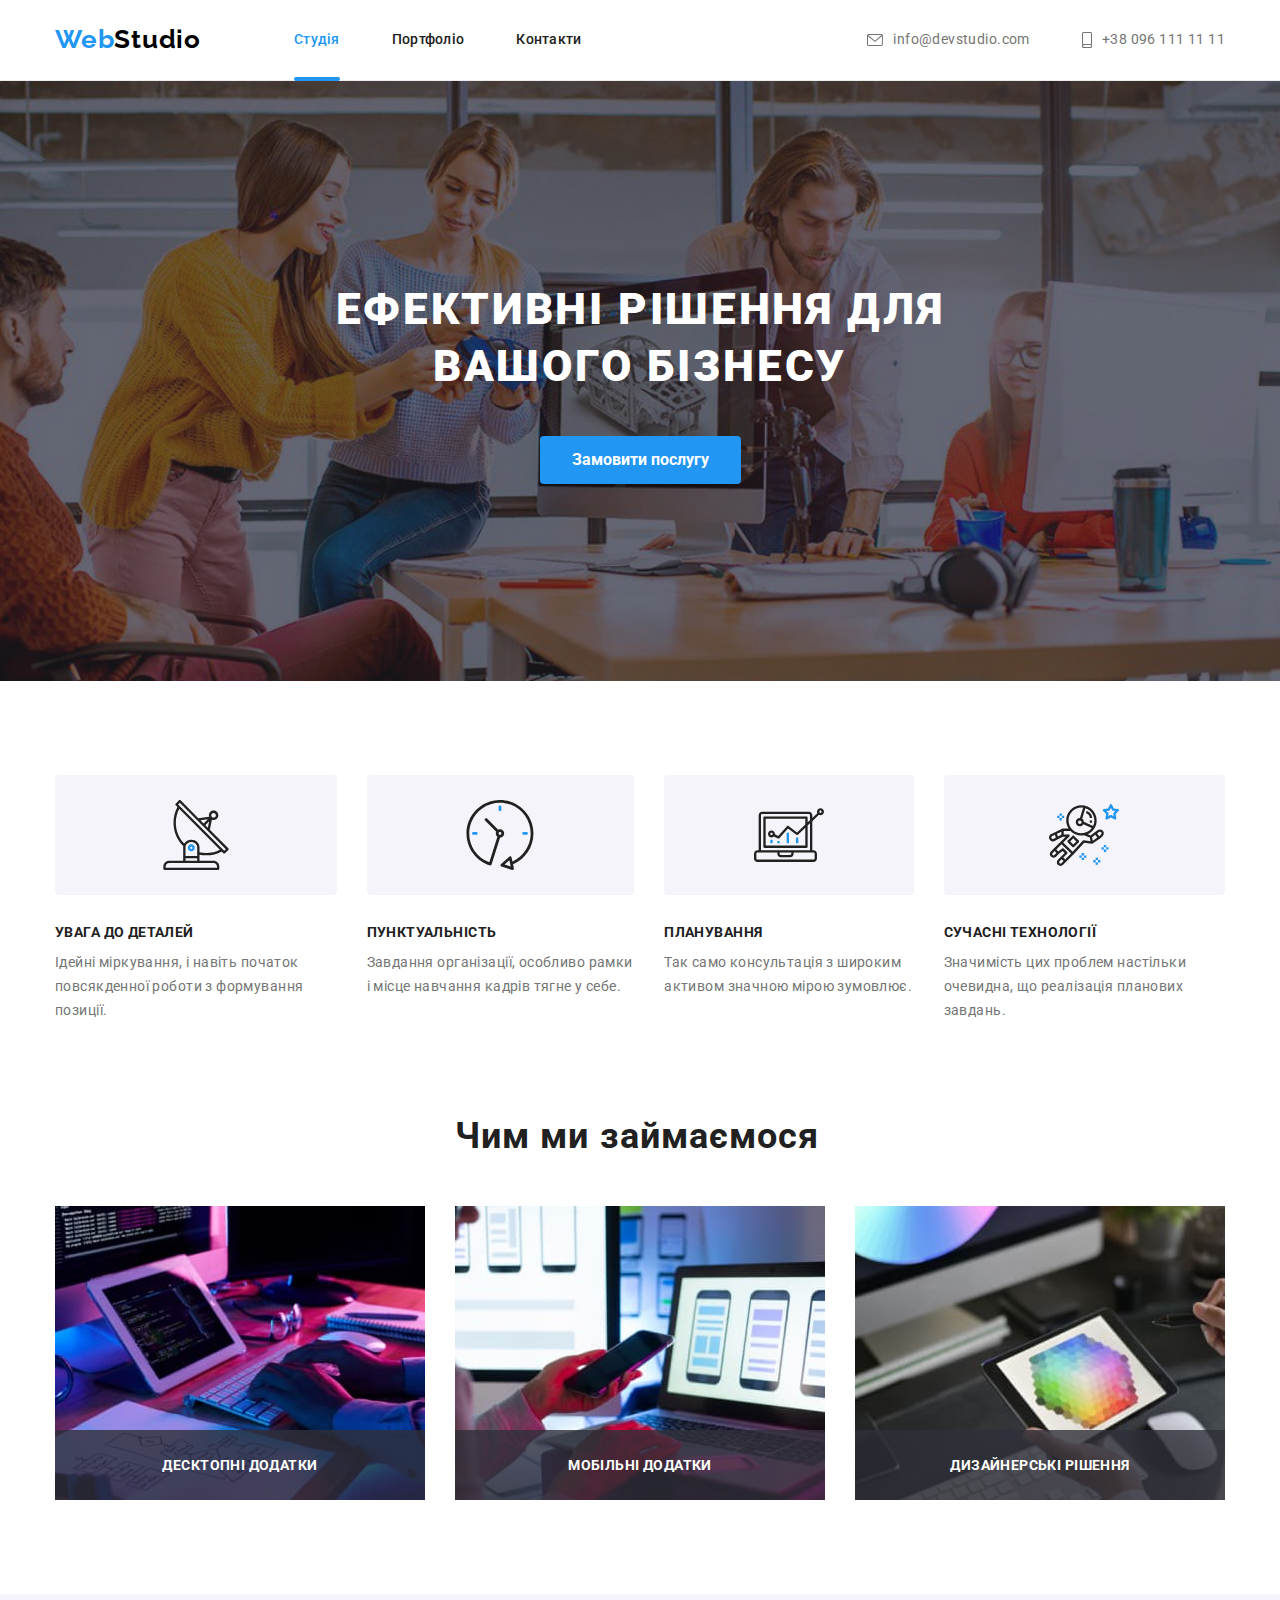
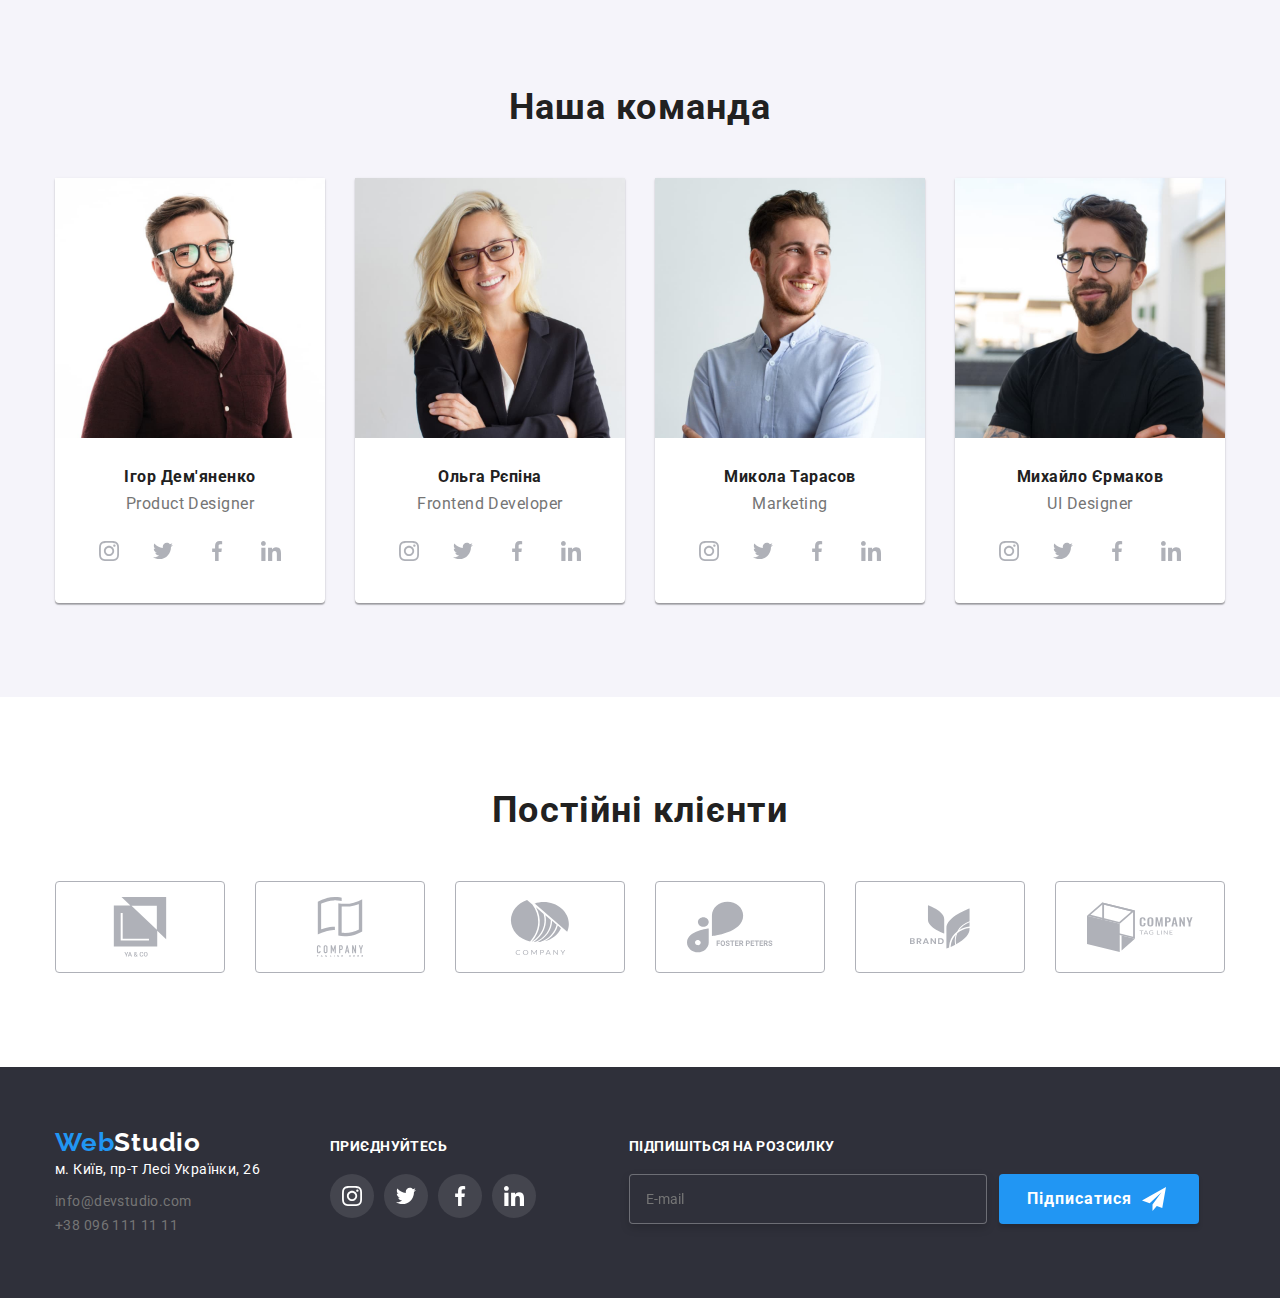
==== commit c2027768: "da" ====
--- a/index.html
+++ b/index.html
@@ -11,8 +11,7 @@
       rel="stylesheet"
       href="https://cdn.jsdelivr.net/npm/modern-normalize@1.1.0/modern-normalize.min.css"
     />
-    <link rel="stylesheet" href="./css/styles.css" />
-    <link rel="stylesheet" href="./sass/main.css">
+    <link rel="stylesheet" href="./css/main.min.css">
     <title>WebStudio</title>
   </head>
   <body>
@@ -182,7 +181,7 @@
                 width="270"
                 height="260"
               />
-              <div class="name-kenty">
+              <div class="name-staf-cards">
                 <h3 class="name-staff">Ігор Дем'яненко</h3>
                 <p class="about-staff">Product Designer</p>
                 <ul class="social-list">
@@ -224,7 +223,7 @@
                 width="270"
                 height="260"
               />
-              <div class="name-kenty">
+              <div class="name-staf-cards">
                 <h3 class="name-staff">Ольга Рєпіна</h3>
                 <p class="about-staff">Frontend Developer</p>
                 <ul class="social-list">
@@ -266,7 +265,7 @@
                 width="270"
                 height="260"
               />
-              <div class="name-kenty">
+              <div class="name-staf-cards">
                 <h3 class="name-staff">Микола Тарасов</h3>
                 <p class="about-staff">Marketing</p>
                 <ul class="social-list">
@@ -308,7 +307,7 @@
                 width="270"
                 height="260"
               />
-              <div class="name-kenty">
+              <div class="name-staf-cards">
                 <h3 class="name-staff">Михайло Єрмаков</h3>
                 <p class="about-staff">UI Designer</p>
                 <ul class="social-list">
@@ -347,7 +346,7 @@
         </div>
       </section>
       <section>
-        <div class="conteiner klient">
+        <div class="conteiner client">
           <h2 class="list-images-work clients-work">Постійні клієнти</h2>
           <ul class="us-clients">
             <li>
--- a/css/main.min.css
+++ b/css/main.min.css
@@ -0,0 +1 @@
+:root{--p-text-color: #757575;--bacground-color: #ffffff;--another-bacground-color: #f5f4fa;--board-bacground-color: #2f303a;--titel-link-color: #212121;--contacts-link-color: #757575;--hovers-and-logo-color: #2196f3;--logo-w-color: #000000;--logo-plus-color: #ffffff;--address-bord-color: #ffffff;--botton-colors-portfolio: #f5f4fa;--bacground-color-knopka: #188ce8;--bacground-color-advantages: #f5f4fa;--border-portfolio-pic: #eeeeee;--social-icon-color: #afb1b8}h1,h2,h3,h4,p{margin:0px}ul,ol{margin-top:0;margin-bottom:0;padding-left:0}button{cursor:pointer}img{display:block;max-width:101%;height:auto}.list{list-style:none}.link{text-decoration:none}body{font-family:"Roboto",sans-serif;font-size:14px;letter-spacing:.03em;color:var(--titel-link-color)}header{border-bottom:1px solid #ececec}ul{list-style:none}.conteiner{width:1200px;margin-left:auto;margin-right:auto;padding-left:15px;padding-right:15px}.header-conteiner{display:-webkit-box;display:-ms-flexbox;display:flex;-webkit-box-align:center;-ms-flex-align:center;align-items:center;-webkit-box-pack:justify;-ms-flex-pack:justify;justify-content:space-between}.board-hero{width:700px}.client{padding-top:94px;padding-bottom:94px}.social-footer{display:-webkit-box;display:-ms-flexbox;display:flex;-webkit-box-align:baseline;-ms-flex-align:baseline;align-items:baseline}.visually-hidden{position:absolute;white-space:nowrap;width:1px;height:1px;overflow:hidden;border:0;padding:0;clip:rect(0 0 0 0);-webkit-clip-path:inset(50%);clip-path:inset(50%);margin:-1px}.button-modal{display:-webkit-box;display:-ms-flexbox;display:flex;-webkit-box-align:center;-ms-flex-align:center;align-items:center;-webkit-box-pack:center;-ms-flex-pack:center;justify-content:center;font-style:inherit;font-weight:700;color:var(--bacground-color);font-size:16px;line-height:30px;letter-spacing:.06em;border:none;width:200px;height:50px;background-color:var(--hovers-and-logo-color);-webkit-box-shadow:0px 4px 4px rgba(0,0,0,.15);box-shadow:0px 4px 4px rgba(0,0,0,.15);border-radius:4px;margin:auto;margin-top:30px}.button-modal:hover,.button-modal:focus{background-color:var(--bacground-color-knopka);-webkit-transition:-webkit-box-shadow 250ms cubic-bezier(0.4, 0, 0.2, 1);transition:-webkit-box-shadow 250ms cubic-bezier(0.4, 0, 0.2, 1);transition:box-shadow 250ms cubic-bezier(0.4, 0, 0.2, 1);transition:box-shadow 250ms cubic-bezier(0.4, 0, 0.2, 1), -webkit-box-shadow 250ms cubic-bezier(0.4, 0, 0.2, 1)}.navig-adres{font-weight:400;font-size:14px;line-height:1.7;font-style:normal;letter-spacing:.03em;color:var(--contacts-link-color);text-decoration:none;display:-webkit-box;display:-ms-flexbox;display:flex;-webkit-box-align:center;-ms-flex-align:center;align-items:center;-webkit-transition:color 250ms cubic-bezier(0.4, 0, 0.2, 1);transition:color 250ms cubic-bezier(0.4, 0, 0.2, 1)}.navig-adres:hover,.navig-adres:focus{fill:var(--hovers-and-logo-color);color:var(--hovers-and-logo-color)}.nav-roof{display:-webkit-box;display:-ms-flexbox;display:flex;-webkit-box-align:center;-ms-flex-align:center;align-items:center}.navigation{display:-webkit-box;display:-ms-flexbox;display:flex;-webkit-column-gap:52px;-moz-column-gap:52px;column-gap:52px;font-weight:500;font-size:14px;line-height:1.1;letter-spacing:.02em;fill:currentColor}.navigation .navigation-col{display:block;color:var(--titel-link-color);padding-top:25px;padding-bottom:25px;font-weight:500;font-size:14px;line-height:1.14;letter-spacing:.02em;-webkit-transition:color 250ms cubic-bezier(0.4, 0, 0.2, 1);transition:color 250ms cubic-bezier(0.4, 0, 0.2, 1)}.navigation-col{color:var(--titel-link-color);text-decoration:none}.navigation-col:hover,.navigation-col:focus{color:var(--hovers-and-logo-color)}.navigation-col.current{color:var(--hovers-and-logo-color)}.navigation .navigation-col:hover::after,.navigation .navigation-col:focus::after{-webkit-transform:scale(1);transform:scale(1)}.cursor-fx::after{position:absolute;content:"";bottom:-8px;right:0;width:100%;height:4px;background:var(--hovers-and-logo-color);border-radius:2px}.cursor::after{position:absolute;content:"";bottom:-8px;right:0;width:100%;height:4px;background:var(--hovers-and-logo-color);border-radius:2px;-webkit-transform:scale(0);transform:scale(0);-webkit-transition:-webkit-transform 250ms cubic-bezier(0.4, 0, 0.2, 1);transition:-webkit-transform 250ms cubic-bezier(0.4, 0, 0.2, 1);transition:transform 250ms cubic-bezier(0.4, 0, 0.2, 1);transition:transform 250ms cubic-bezier(0.4, 0, 0.2, 1), -webkit-transform 250ms cubic-bezier(0.4, 0, 0.2, 1)}.stipes{position:relative}.logo{font-weight:700;font-size:26px;line-height:1.2;font-family:"Raleway",sans-serif;letter-spacing:.03em;color:var(--hovers-and-logo-color)}.logo-w{color:var(--logo-w-color);margin-right:93px;padding-top:24px;padding-bottom:25px;font-weight:700;font-size:26px;line-height:1.2;font-family:"Raleway",sans-serif;letter-spacing:.03em;text-decoration:none}.logo-w-footer{color:var(--bacground-color);font-weight:700;font-size:26px;line-height:1.2;font-family:"Raleway",sans-serif;letter-spacing:.03em;text-decoration:none}.board{padding-top:200px;padding-bottom:200px;margin-left:auto;margin-right:auto;background-color:var(--board-bacground-color);background-image:-webkit-gradient(linear, left top, left bottom, from(rgba(47, 48, 58, 0.4)), to(rgba(47, 48, 58, 0.4))),url(../images/bordimg.jpg);background-image:linear-gradient(rgba(47, 48, 58, 0.4), rgba(47, 48, 58, 0.4)),url(../images/bordimg.jpg);background-repeat:no-repeat;background-size:cover;background-position:center;max-width:1600px;height:600px}.hero-title{display:-webkit-box;display:-ms-flexbox;display:flex;-webkit-box-align:center;-ms-flex-align:center;align-items:center;margin-left:auto;margin-right:auto;margin-bottom:40px;font-weight:900;font-size:44px;line-height:1.3;text-align:center;letter-spacing:.06em;text-transform:uppercase;color:var(--address-bord-color)}.hero-button{cursor:pointer;display:block;padding-left:32px;padding-right:32px;padding-bottom:10px;padding-top:10px;margin-left:auto;margin-right:auto;font-family:inherit;font-weight:700;font-size:16px;line-height:1.8;color:var(--logo-plus-color);background:var(--hovers-and-logo-color);-webkit-box-shadow:0px 4px 4px rgba(0,0,0,.15);box-shadow:0px 4px 4px rgba(0,0,0,.15);border-radius:4px;border:none;-webkit-transition:background-color 250ms cubic-bezier(0.4, 0, 0.2, 1);transition:background-color 250ms cubic-bezier(0.4, 0, 0.2, 1)}.hero-button:hover,.hero-button:focus{background-color:var(--hovers-and-logo-color);color:var(--address-bord-color);background:var(--bacground-color-knopka);-webkit-box-shadow:0px 4px 4px rgba(0,0,0,.15);box-shadow:0px 4px 4px rgba(0,0,0,.15)}.us-tx{padding-top:94px}.description-tx{display:-webkit-box;display:-ms-flexbox;display:flex;gap:30px}.box-svg{display:-webkit-box;display:-ms-flexbox;display:flex;height:120px;-webkit-box-pack:center;-ms-flex-pack:center;justify-content:center;-webkit-box-align:center;-ms-flex-align:center;align-items:center;background-color:var(--another-bacground-color);border-radius:4px;-webkit-column-gap:30px;-moz-column-gap:30px;column-gap:30px}.list{margin-bottom:10px;font-size:14px;line-height:1.14;letter-spacing:.03em;text-transform:uppercase;margin-top:30px;color:var(--titel-link-color)}.list-description{font-size:14px;line-height:1.7;letter-spacing:.03em;color:var(--p-text-color)}.what-we-do{padding-top:94px}.what-img{position:relative;display:-webkit-box;display:-ms-flexbox;display:flex;-webkit-column-gap:30px;-moz-column-gap:30px;column-gap:30px;-webkit-box-align:center;-ms-flex-align:center;align-items:center;padding-bottom:94px}.what-list{display:-webkit-box;display:-ms-flexbox;display:flex;-webkit-box-pack:center;-ms-flex-pack:center;justify-content:center;-webkit-box-align:center;-ms-flex-align:center;align-items:center;position:absolute;width:370px;height:70px;background:rgba(47,48,58,.8);top:224px}.what-tx{font-family:inherit;font-weight:700;font-size:14px;line-height:16px;text-transform:uppercase;letter-spacing:.03em;color:var(--bacground-color)}.list-images-work{font-size:36px;line-height:1.1;letter-spacing:.03em;color:var(--titel-link-color);margin-bottom:50px;margin-left:400px;margin-right:400px}.name-staff{font-size:16px;line-height:1.1;letter-spacing:.03em;color:var(--titel-link-color);margin-bottom:10px}.about-staff{font-size:16px;line-height:1.1;letter-spacing:.03em;color:var(--p-text-color);margin-bottom:16px}.name-staf-cards{display:block;text-align:center;padding:30px}.about-team-back{width:270px}.our-advantages{padding-top:94px;padding-bottom:94px;background:var(--bacground-color-advantages)}.our-advantages .about-team-back{background:var(--bacground-color);-webkit-box-shadow:0px 1px 3px rgba(0,0,0,.12),0px 1px 1px rgba(0,0,0,.14),0px 2px 1px rgba(0,0,0,.2);box-shadow:0px 1px 3px rgba(0,0,0,.12),0px 1px 1px rgba(0,0,0,.14),0px 2px 1px rgba(0,0,0,.2);border-radius:0px 0px 4px 4px}.team-work{text-align:center}.profi{display:-webkit-box;display:-ms-flexbox;display:flex;gap:30px}.box-client{display:-webkit-box;display:-ms-flexbox;display:flex;width:170px;height:92px;-webkit-box-pack:center;-ms-flex-pack:center;justify-content:center;-webkit-box-align:center;-ms-flex-align:center;align-items:center;border:1px solid var(--social-icon-color);border-radius:4px;fill:var(--social-icon-color);-webkit-transition:fill 250ms cubic-bezier(0.4, 0, 0.2, 1),border-color 250ms cubic-bezier(0.4, 0, 0.2, 1);transition:fill 250ms cubic-bezier(0.4, 0, 0.2, 1),border-color 250ms cubic-bezier(0.4, 0, 0.2, 1)}.box-client:hover,.box-client:focus{border-color:var(--hovers-and-logo-color);fill:var(--hovers-and-logo-color)}.us-clients{display:-webkit-box;display:-ms-flexbox;display:flex;-webkit-column-gap:30px;-moz-column-gap:30px;column-gap:30px}.clients-work{display:-webkit-box;display:-ms-flexbox;display:flex;-webkit-box-pack:center;-ms-flex-pack:center;justify-content:center;margin-top:0%;margin-left:auto;margin-right:auto}.footer-soccial{margin-right:70px}.adre-s:not(:last-child){margin-bottom:9px}.adress{display:block;font-style:normal;font-weight:400;font-size:14px;line-height:1.7;color:var(--address-bord-color);letter-spacing:.03em;text-decoration:none}.footer-mg{margin-right:93px}.footer-icon-list{display:-webkit-box;display:-ms-flexbox;display:flex;-webkit-column-gap:10px;-moz-column-gap:10px;column-gap:10px}.social-footer-link{display:-webkit-box;display:-ms-flexbox;display:flex;width:44px;height:44px;-webkit-box-pack:center;-ms-flex-pack:center;justify-content:center;-webkit-box-align:center;-ms-flex-align:center;align-items:center;background-color:rgba(255,255,255,.1);border-radius:50%;-webkit-transition:background-color 250ms cubic-bezier(0.4, 0, 0.2, 1);transition:background-color 250ms cubic-bezier(0.4, 0, 0.2, 1)}.social-footer-link:hover,.social-footer-link:focus{background-color:var(--hovers-and-logo-color)}.social-footer-link .social-footer-icon,.social-footer-link .social-footer-icon{fill:var(--bacground-color)}.social-footer-link:hover,.social-footer-link:focus{color:var(--hovers-and-logo-color)}.web-footer{background-color:var(--board-bacground-color);padding-bottom:60px;padding-top:60px}.backdrop{position:fixed;z-index:100;top:0;left:0;width:100%;height:100%;background-color:rgba(0,0,0,.2);-webkit-transition:opacity 250ms ease,visibility 250ms ease,background-color 250ms cubic-bezier(0.4, 0, 0.2, 1);transition:opacity 250ms ease,visibility 250ms ease,background-color 250ms cubic-bezier(0.4, 0, 0.2, 1)}.backdrop.is-hidden{visibility:hidden;opacity:0;pointer-events:none;-webkit-transition:250ms cubic-bezier(0.4, 0, 0.2, 1);transition:250ms cubic-bezier(0.4, 0, 0.2, 1)}.modal{position:absolute;top:50%;left:50%;-webkit-transform:translate(-50%, -50%);transform:translate(-50%, -50%);width:530px;padding:40px 40px;background-color:var(--bacground-color)}.button-modal-close{position:absolute;display:-webkit-box;display:-ms-flexbox;display:flex;-webkit-box-align:center;-ms-flex-align:center;align-items:center;-webkit-box-pack:center;-ms-flex-pack:center;justify-content:center;background-color:rgba(0,0,0,0);border:1px solid rgba(0,0,0,.1);border-radius:50%;width:30px;height:30px;padding:0;left:auto;top:8px;right:8px}.button-modal-close:hover,.button-modal-close:focus{fill:var(--hovers-and-logo-color);-webkit-transition:-webkit-box-shadow 250ms cubic-bezier(0.4, 0, 0.2, 1);transition:-webkit-box-shadow 250ms cubic-bezier(0.4, 0, 0.2, 1);transition:box-shadow 250ms cubic-bezier(0.4, 0, 0.2, 1);transition:box-shadow 250ms cubic-bezier(0.4, 0, 0.2, 1), -webkit-box-shadow 250ms cubic-bezier(0.4, 0, 0.2, 1)}.commentary{display:-webkit-box;display:-ms-flexbox;display:flex;-webkit-box-orient:vertical;-webkit-box-direction:normal;-ms-flex-direction:column;flex-direction:column;margin-top:10px;margin-bottom:20px}.form-to-modal{margin-top:30px}.modal-title{font-family:inherit;font-weight:700;font-size:20px;line-height:23px;text-align:center;color:var(--titel-link-color)}.modal-lab{display:-webkit-box;display:-ms-flexbox;display:flex;-webkit-box-orient:vertical;-webkit-box-direction:normal;-ms-flex-direction:column;flex-direction:column;margin-top:10px}.modal-lab-one{display:-webkit-box;display:-ms-flexbox;display:flex;-webkit-box-orient:vertical;-webkit-box-direction:normal;-ms-flex-direction:column;flex-direction:column}.di-imp-mod{display:block;position:relative}.modal-icon{position:absolute;display:block;top:0;left:0;-webkit-transform:translate(75%, 75%);transform:translate(75%, 75%)}.input-modal:focus+.modal-icon{fill:var(--hovers-and-logo-color);color:var(--hovers-and-logo-color);-webkit-transition:-webkit-box-shadow 250ms cubic-bezier(0.4, 0, 0.2, 1);transition:-webkit-box-shadow 250ms cubic-bezier(0.4, 0, 0.2, 1);transition:box-shadow 250ms cubic-bezier(0.4, 0, 0.2, 1);transition:box-shadow 250ms cubic-bezier(0.4, 0, 0.2, 1), -webkit-box-shadow 250ms cubic-bezier(0.4, 0, 0.2, 1)}.modal-name{display:block;font-family:inherit;font-weight:400;font-size:12px;line-height:14px;color:var(--contacts-link-color);margin-bottom:4px}.input-modal{width:100%;height:40px;border:1px solid rgba(33,33,33,.2);border-radius:4px;padding-left:40px}.input-modal:focus{border-color:var(--hovers-and-logo-color);outline:none;-webkit-transition:-webkit-box-shadow 250ms cubic-bezier(0.4, 0, 0.2, 1);transition:-webkit-box-shadow 250ms cubic-bezier(0.4, 0, 0.2, 1);transition:box-shadow 250ms cubic-bezier(0.4, 0, 0.2, 1);transition:box-shadow 250ms cubic-bezier(0.4, 0, 0.2, 1), -webkit-box-shadow 250ms cubic-bezier(0.4, 0, 0.2, 1)}.modal-comments{width:100%;height:120px;border:1px solid rgba(33,33,33,.2);border-radius:4px;padding-left:16px;padding-top:12px;resize:none;font-family:inherit;font-weight:400;font-size:12px;letter-spacing:inherit}.modal-comments:focus{outline:none;border-color:var(--hovers-and-logo-color);outline:none;-webkit-transition:-webkit-box-shadow 250ms cubic-bezier(0.4, 0, 0.2, 1);transition:-webkit-box-shadow 250ms cubic-bezier(0.4, 0, 0.2, 1);transition:box-shadow 250ms cubic-bezier(0.4, 0, 0.2, 1);transition:box-shadow 250ms cubic-bezier(0.4, 0, 0.2, 1), -webkit-box-shadow 250ms cubic-bezier(0.4, 0, 0.2, 1)}.modal-comments::-webkit-input-placeholder{fill:rgba(117,117,117,.05);font-family:inherit;font-weight:400;font-size:12px;letter-spacing:inherit}.modal-comments::-moz-placeholder{fill:rgba(117,117,117,.05);font-family:inherit;font-weight:400;font-size:12px;letter-spacing:inherit}.modal-comments:-ms-input-placeholder{fill:rgba(117,117,117,.05);font-family:inherit;font-weight:400;font-size:12px;letter-spacing:inherit}.modal-comments::-ms-input-placeholder{fill:rgba(117,117,117,.05);font-family:inherit;font-weight:400;font-size:12px;letter-spacing:inherit}.modal-comments::placeholder{fill:rgba(117,117,117,.05);font-family:inherit;font-weight:400;font-size:12px;letter-spacing:inherit}.modal-check{-webkit-appearance:none;-moz-appearance:none;appearance:none;position:absolute}.ico-hide-checkbox{display:none}.checkbox-modal{display:-webkit-box;display:-ms-flexbox;display:flex;width:16px;height:15px;border:2px solid;border-radius:3px;color:var(--titel-link-color);cursor:pointer;margin-right:10px}.modal-check:checked+.checkbox-modal{background-color:var(--hovers-and-logo-color);border:none}.modal-check:focus+.checkbox-modal{-webkit-box-shadow:0 0 0 2px var(--hovers-and-logo-color);box-shadow:0 0 0 2px var(--hovers-and-logo-color);-webkit-transition:-webkit-box-shadow 250ms cubic-bezier(0.4, 0, 0.2, 1);transition:-webkit-box-shadow 250ms cubic-bezier(0.4, 0, 0.2, 1);transition:box-shadow 250ms cubic-bezier(0.4, 0, 0.2, 1);transition:box-shadow 250ms cubic-bezier(0.4, 0, 0.2, 1), -webkit-box-shadow 250ms cubic-bezier(0.4, 0, 0.2, 1)}.modal-check:checked+.checkbox-modal .ico-hide-checkbox{display:block;fill:var(--bacground-color)}.policy-answer{font-family:inherit;font-weight:400;font-size:14px;line-height:24px;letter-spacing:.03em;color:var(--hovers-and-logo-color)}.modal-check-field{display:-webkit-box;display:-ms-flexbox;display:flex;-webkit-box-align:center;-ms-flex-align:center;align-items:center}.footer-input{display:block;background:#2f303a;color:rgba(255,255,255,.6);width:358px;height:50px;border:1px solid rgba(255,255,255,.3);-webkit-filter:drop-shadow(0px 4px 4px rgba(0, 0, 0, 0.15));filter:drop-shadow(0px 4px 4px rgba(0, 0, 0, 0.15));border-radius:4px;padding-left:16px}.sub-footer{display:-webkit-box;display:-ms-flexbox;display:flex;-webkit-box-align:center;-ms-flex-align:center;align-items:center}.footer-button{font-family:inherit;font-weight:700;font-size:16px;line-height:30px;letter-spacing:.06em;background:var(--hovers-and-logo-color);color:var(--bacground-color);width:200px;height:50px;margin-left:12px;border:none;-webkit-box-shadow:0px 4px 4px rgba(0,0,0,.15);box-shadow:0px 4px 4px rgba(0,0,0,.15);border-radius:4px;display:-webkit-inline-box;display:-ms-inline-flexbox;display:inline-flex;-webkit-box-align:center;-ms-flex-align:center;align-items:center;padding:10px 28px}.icon-button-footer{margin-left:10px}.tx-footer{margin-bottom:20px;color:var(--bacground-color);font-weight:700;font-size:14px;line-height:1.14;text-align:left;text-transform:uppercase}.buttons-portfolio-page{padding-top:94px;padding-bottom:94px}.geo-port-butt{display:-webkit-box;display:-ms-flexbox;display:flex;-webkit-box-align:center;-ms-flex-align:center;align-items:center;-webkit-box-pack:center;-ms-flex-pack:center;justify-content:center;margin-bottom:56px}.pic-port{display:-webkit-box;display:-ms-flexbox;display:flex;-ms-flex-wrap:wrap;flex-wrap:wrap;gap:30px}.portfolio-pic-back{width:370px;background:var(--bacground-color);border:1px solid var(--border-portfolio-pic)}.button-portfolio:not(:last-child){margin-right:8px}.button-portfolio{font-family:inherit;font-weight:500;font-size:16px;line-height:1.6;text-align:center;letter-spacing:.03em;cursor:pointer;height:38px;border-radius:4px;background-color:var(--botton-colors-portfolio);margin-right:8px;padding:6px 22px;border:none;-webkit-transition:color 250ms cubic-bezier(0.4, 0, 0.2, 1),background-color 250ms cubic-bezier(0.4, 0, 0.2, 1);transition:color 250ms cubic-bezier(0.4, 0, 0.2, 1),background-color 250ms cubic-bezier(0.4, 0, 0.2, 1)}.button-portfolio:hover,.button-portfolio:focus{background-color:var(--hovers-and-logo-color);color:var(--address-bord-color);-webkit-box-shadow:0px 3px 1px rgba(0,0,0,.1),0px 1px 2px rgba(0,0,0,.08),0px 2px 2px rgba(0,0,0,.12);box-shadow:0px 3px 1px rgba(0,0,0,.1),0px 1px 2px rgba(0,0,0,.08),0px 2px 2px rgba(0,0,0,.12)}.img-wrapper{position:relative;display:-webkit-box;display:-ms-flexbox;display:flex;overflow:hidden}.overlay{position:absolute;background-color:rgba(33,150,243,.9);height:100%;overflow:auto;-webkit-transform:translateY(100%);transform:translateY(100%);-webkit-transition:-webkit-transform 250ms linear;transition:-webkit-transform 250ms linear;transition:transform 250ms linear;transition:transform 250ms linear, -webkit-transform 250ms linear;-webkit-transition-timing-function:cubic-bezier(0.4, 0, 0.2, 1);transition-timing-function:cubic-bezier(0.4, 0, 0.2, 1)}.portfolink{display:block;text-decoration:none;-webkit-transition:-webkit-box-shadow 250ms cubic-bezier(0.4, 0, 0.2, 1);transition:-webkit-box-shadow 250ms cubic-bezier(0.4, 0, 0.2, 1);transition:box-shadow 250ms cubic-bezier(0.4, 0, 0.2, 1);transition:box-shadow 250ms cubic-bezier(0.4, 0, 0.2, 1), -webkit-box-shadow 250ms cubic-bezier(0.4, 0, 0.2, 1)}.portfolink:hover .overlay,.portfolink:focus .overlay{-webkit-transform:translateY(0%);transform:translateY(0%)}.portfolink:hover,.portfolinkfocus{-webkit-box-shadow:0px 1px 1px rgba(0,0,0,.12),0px 4px 4px rgba(0,0,0,.06),1px 4px 6px rgba(0,0,0,.16);box-shadow:0px 1px 1px rgba(0,0,0,.12),0px 4px 4px rgba(0,0,0,.06),1px 4px 6px rgba(0,0,0,.16)}.overlay-tx{color:var(--address-bord-color);font-family:inherit;font-weight:400;letter-spacing:.03em;padding:63px 24px;font-size:18px;line-height:28px}.pot-tx{padding:20px 24px}.list-portfolio{margin-bottom:4px;font-size:18px;line-height:2;letter-spacing:.06em;color:var(--titel-link-color)}.list-portfolio-hide{font-size:16px;line-height:2.2;letter-spacing:.03em;color:var(--contacts-link-color)}.portfolio-pic-back{width:370px;background:var(--bacground-color);border:1px solid var(--border-portfolio-pic)}.conta-ic{margin-right:10px}.conta-ic:hover,.conta-ic:focus{color:var(--hovers-and-logo-color)}.social-list{display:-webkit-box;display:-ms-flexbox;display:flex;-webkit-box-pack:center;-ms-flex-pack:center;justify-content:center;-webkit-column-gap:10px;-moz-column-gap:10px;column-gap:10px}.social-list-icon{width:20px;height:20px}.social-list-link{width:44px;height:44px;border-radius:50%;background-color:var(--bacground-color);display:-webkit-box;display:-ms-flexbox;display:flex;-webkit-box-align:center;-ms-flex-align:center;align-items:center;-webkit-box-pack:center;-ms-flex-pack:center;justify-content:center;fill:var(--social-icon-color);-webkit-transition:background-color 250ms cubic-bezier(0.4, 0, 0.2, 1),fill 250ms cubic-bezier(0.4, 0, 0.2, 1);transition:background-color 250ms cubic-bezier(0.4, 0, 0.2, 1),fill 250ms cubic-bezier(0.4, 0, 0.2, 1)}.social-list-link:hover,.social-list-link:focus{background-color:var(--hovers-and-logo-color)}.social-list-link:hover .social-list-icon,.social-list-link:focus .social-list-icon{fill:var(--bacground-color)}.social-footer-icon{width:20px;height:20px;fill:var(--bacground-color)}.footer-adr{display:-webkit-box;display:-ms-flexbox;display:flex}.address{margin-top:20px}/*# sourceMappingURL=main.min.css.map */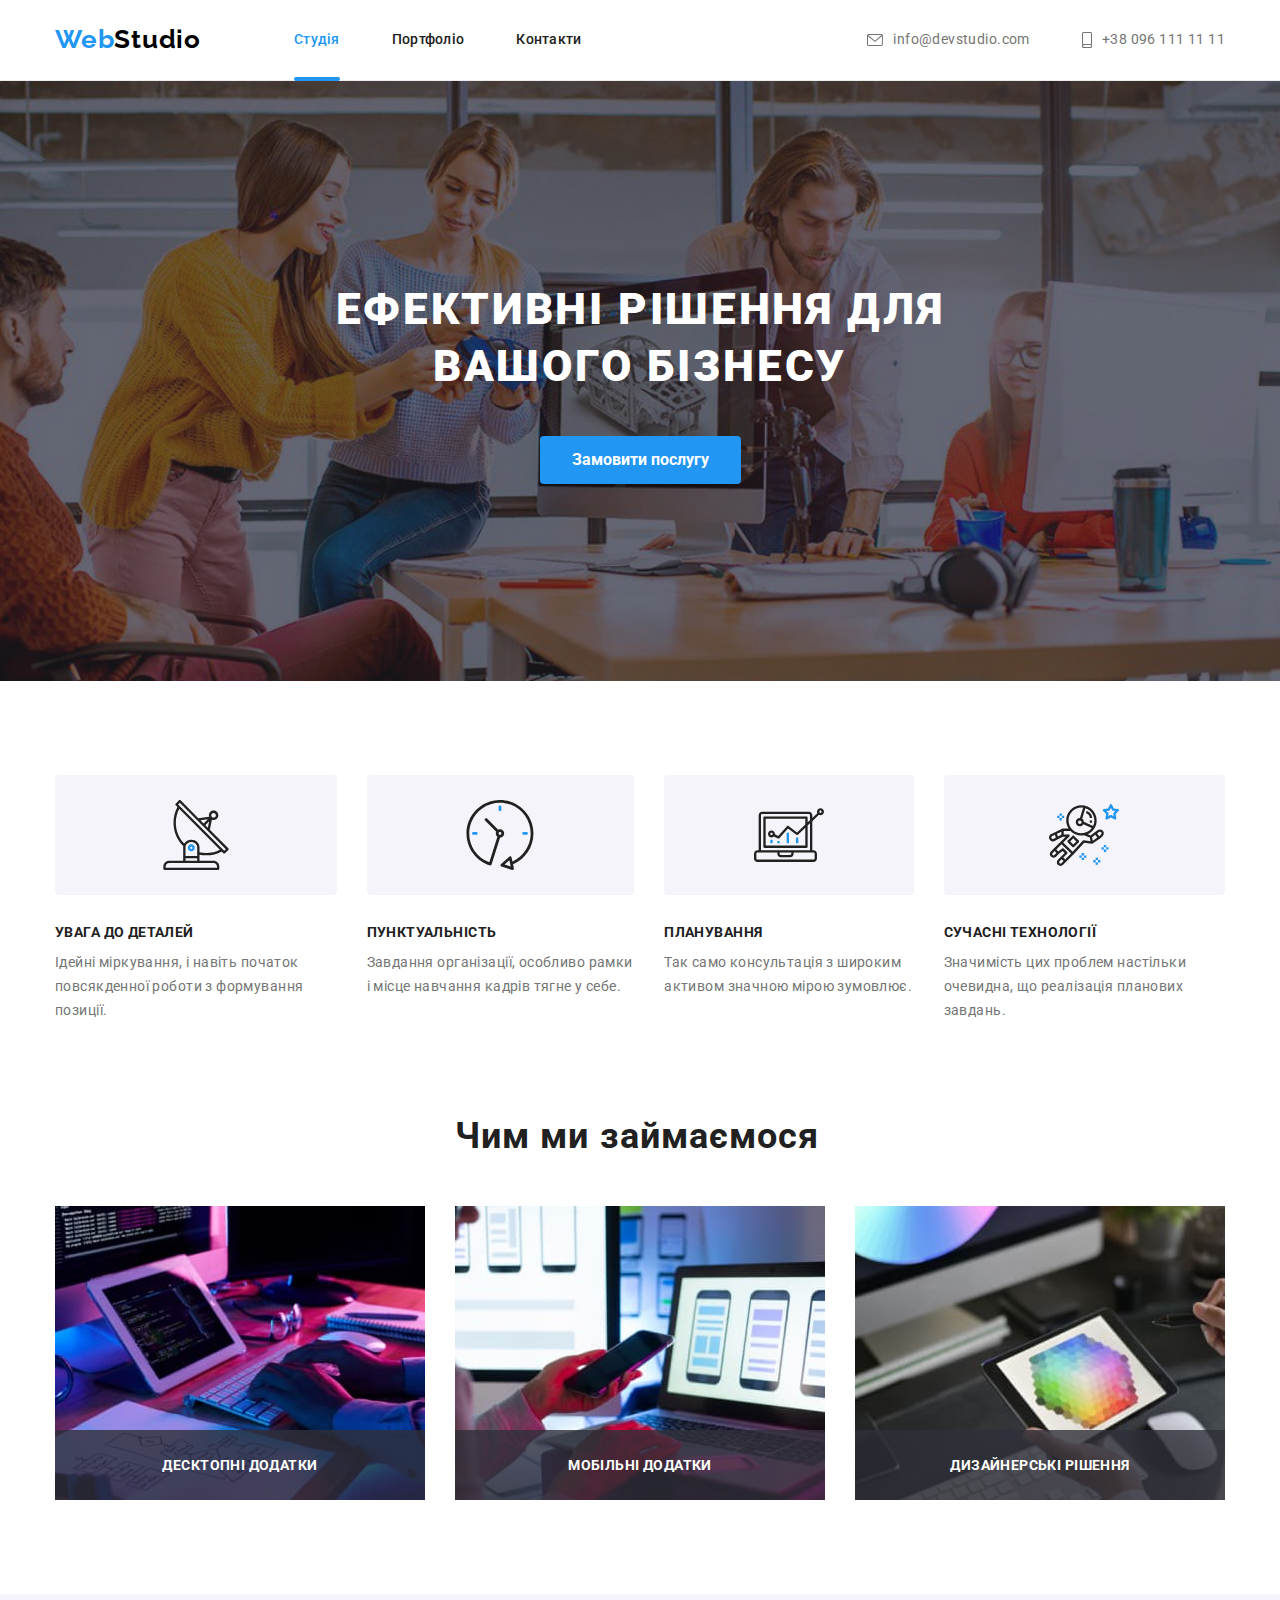
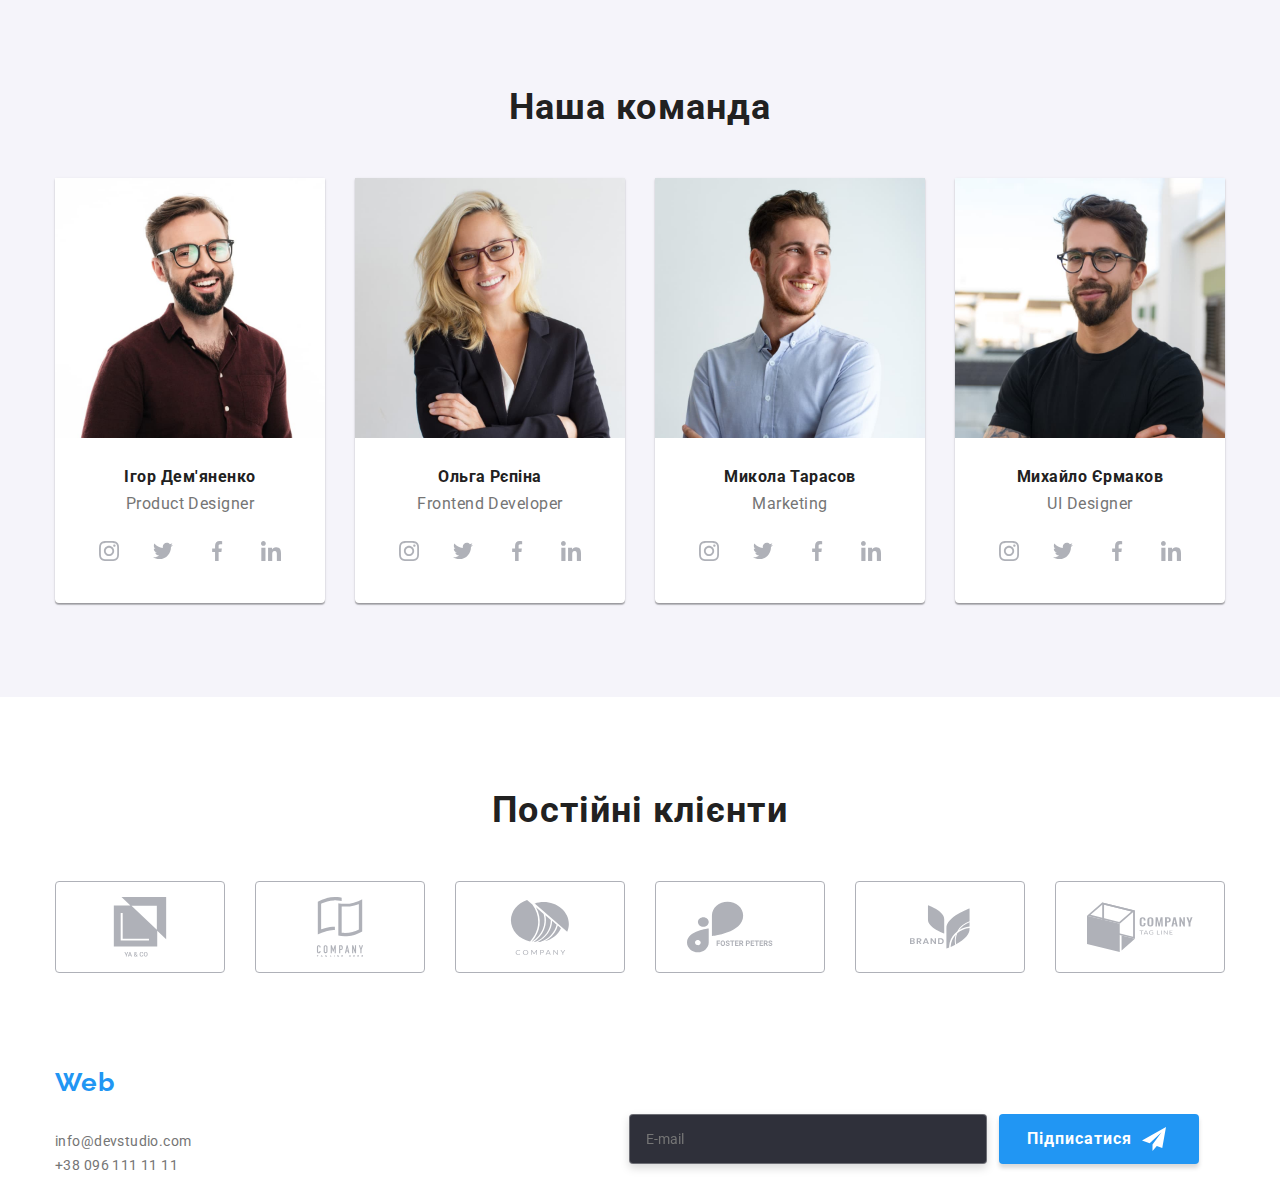
==== commit 8ae65558: "111" ====
--- a/index.html
+++ b/index.html
@@ -17,27 +17,27 @@
   <body>
     <header>
       <div class="conteiner header-conteiner">
-        <nav class="nav-roof">
+        <nav class="header-navigation">
           <a class="logo-w" href="./index.html">
             <span class="logo">Web</span>Studio
           </a>
-          <ul class="navigation">
-            <li class="stipes">
-              <a href="./index.html" class="navigation-col cursor-fx current"
+          <ul class="navigation-contacts-header">
+            <li class="header-navigation-stipes">
+              <a href="./index.html" class="header-navigation-list emphasis-fixed current"
                 >Студія</a
               >
             </li>
-            <li class="stipes">
-              <a href="./portfolio.html" class="navigation-col cursor"
+            <li class="header-navigation-stipes">
+              <a href="./portfolio.html" class="header-navigation-list emphasis"
                 >Портфоліо</a
               >
             </li>
-            <li class="stipes">
-              <a href="#" class="navigation-col cursor">Контакти</a>
+            <li class="header-navigation-stipes">
+              <a href="#" class="header-navigation-list emphasis">Контакти</a>
             </li>
           </ul>
         </nav>
-        <ul class="navigation">
+        <ul class="navigation-contacts-header">
           <li>
             <a href="mailto:info@devstudio.com" class="navig-adres">
               <svg
@@ -395,7 +395,7 @@
         </div>
       </section>
     </main>
-    <footer class="web-footer">
+    <footer class="footer-styles">
       <div class="conteiner social-footer">
         <div class="footer-soccial">
           <a class="logo-w-footer" href="./index.html">
@@ -403,9 +403,9 @@
           </a>
           <address>
             <ul>
-              <li class="adre-s">
+              <li class="footer-office-address">
                 <a
-                  class="adress"
+                  class="office-address-footer"
                   href="https://goo.gl/maps/diu9BWf4i3KZR2hF7"
                   rel="noopener noreferrer nofollow"
                 >
@@ -425,7 +425,7 @@
             </ul>
           </address>
         </div>
-        <div class="footer-mg">
+        <div class="social-link-footer">
           <p class="tx-footer">Приєднуйтесь</p>
           <ul class="footer-icon-list">
             <li>
--- a/css/main.min.css
+++ b/css/main.min.css
@@ -1 +1 @@
-:root{--p-text-color: #757575;--bacground-color: #ffffff;--another-bacground-color: #f5f4fa;--board-bacground-color: #2f303a;--titel-link-color: #212121;--contacts-link-color: #757575;--hovers-and-logo-color: #2196f3;--logo-w-color: #000000;--logo-plus-color: #ffffff;--address-bord-color: #ffffff;--botton-colors-portfolio: #f5f4fa;--bacground-color-knopka: #188ce8;--bacground-color-advantages: #f5f4fa;--border-portfolio-pic: #eeeeee;--social-icon-color: #afb1b8}h1,h2,h3,h4,p{margin:0px}ul,ol{margin-top:0;margin-bottom:0;padding-left:0}button{cursor:pointer}img{display:block;max-width:101%;height:auto}.list{list-style:none}.link{text-decoration:none}body{font-family:"Roboto",sans-serif;font-size:14px;letter-spacing:.03em;color:var(--titel-link-color)}header{border-bottom:1px solid #ececec}ul{list-style:none}.conteiner{width:1200px;margin-left:auto;margin-right:auto;padding-left:15px;padding-right:15px}.header-conteiner{display:-webkit-box;display:-ms-flexbox;display:flex;-webkit-box-align:center;-ms-flex-align:center;align-items:center;-webkit-box-pack:justify;-ms-flex-pack:justify;justify-content:space-between}.board-hero{width:700px}.client{padding-top:94px;padding-bottom:94px}.social-footer{display:-webkit-box;display:-ms-flexbox;display:flex;-webkit-box-align:baseline;-ms-flex-align:baseline;align-items:baseline}.visually-hidden{position:absolute;white-space:nowrap;width:1px;height:1px;overflow:hidden;border:0;padding:0;clip:rect(0 0 0 0);-webkit-clip-path:inset(50%);clip-path:inset(50%);margin:-1px}.button-modal{display:-webkit-box;display:-ms-flexbox;display:flex;-webkit-box-align:center;-ms-flex-align:center;align-items:center;-webkit-box-pack:center;-ms-flex-pack:center;justify-content:center;font-style:inherit;font-weight:700;color:var(--bacground-color);font-size:16px;line-height:30px;letter-spacing:.06em;border:none;width:200px;height:50px;background-color:var(--hovers-and-logo-color);-webkit-box-shadow:0px 4px 4px rgba(0,0,0,.15);box-shadow:0px 4px 4px rgba(0,0,0,.15);border-radius:4px;margin:auto;margin-top:30px}.button-modal:hover,.button-modal:focus{background-color:var(--bacground-color-knopka);-webkit-transition:-webkit-box-shadow 250ms cubic-bezier(0.4, 0, 0.2, 1);transition:-webkit-box-shadow 250ms cubic-bezier(0.4, 0, 0.2, 1);transition:box-shadow 250ms cubic-bezier(0.4, 0, 0.2, 1);transition:box-shadow 250ms cubic-bezier(0.4, 0, 0.2, 1), -webkit-box-shadow 250ms cubic-bezier(0.4, 0, 0.2, 1)}.navig-adres{font-weight:400;font-size:14px;line-height:1.7;font-style:normal;letter-spacing:.03em;color:var(--contacts-link-color);text-decoration:none;display:-webkit-box;display:-ms-flexbox;display:flex;-webkit-box-align:center;-ms-flex-align:center;align-items:center;-webkit-transition:color 250ms cubic-bezier(0.4, 0, 0.2, 1);transition:color 250ms cubic-bezier(0.4, 0, 0.2, 1)}.navig-adres:hover,.navig-adres:focus{fill:var(--hovers-and-logo-color);color:var(--hovers-and-logo-color)}.nav-roof{display:-webkit-box;display:-ms-flexbox;display:flex;-webkit-box-align:center;-ms-flex-align:center;align-items:center}.navigation{display:-webkit-box;display:-ms-flexbox;display:flex;-webkit-column-gap:52px;-moz-column-gap:52px;column-gap:52px;font-weight:500;font-size:14px;line-height:1.1;letter-spacing:.02em;fill:currentColor}.navigation .navigation-col{display:block;color:var(--titel-link-color);padding-top:25px;padding-bottom:25px;font-weight:500;font-size:14px;line-height:1.14;letter-spacing:.02em;-webkit-transition:color 250ms cubic-bezier(0.4, 0, 0.2, 1);transition:color 250ms cubic-bezier(0.4, 0, 0.2, 1)}.navigation-col{color:var(--titel-link-color);text-decoration:none}.navigation-col:hover,.navigation-col:focus{color:var(--hovers-and-logo-color)}.navigation-col.current{color:var(--hovers-and-logo-color)}.navigation .navigation-col:hover::after,.navigation .navigation-col:focus::after{-webkit-transform:scale(1);transform:scale(1)}.cursor-fx::after{position:absolute;content:"";bottom:-8px;right:0;width:100%;height:4px;background:var(--hovers-and-logo-color);border-radius:2px}.cursor::after{position:absolute;content:"";bottom:-8px;right:0;width:100%;height:4px;background:var(--hovers-and-logo-color);border-radius:2px;-webkit-transform:scale(0);transform:scale(0);-webkit-transition:-webkit-transform 250ms cubic-bezier(0.4, 0, 0.2, 1);transition:-webkit-transform 250ms cubic-bezier(0.4, 0, 0.2, 1);transition:transform 250ms cubic-bezier(0.4, 0, 0.2, 1);transition:transform 250ms cubic-bezier(0.4, 0, 0.2, 1), -webkit-transform 250ms cubic-bezier(0.4, 0, 0.2, 1)}.stipes{position:relative}.logo{font-weight:700;font-size:26px;line-height:1.2;font-family:"Raleway",sans-serif;letter-spacing:.03em;color:var(--hovers-and-logo-color)}.logo-w{color:var(--logo-w-color);margin-right:93px;padding-top:24px;padding-bottom:25px;font-weight:700;font-size:26px;line-height:1.2;font-family:"Raleway",sans-serif;letter-spacing:.03em;text-decoration:none}.logo-w-footer{color:var(--bacground-color);font-weight:700;font-size:26px;line-height:1.2;font-family:"Raleway",sans-serif;letter-spacing:.03em;text-decoration:none}.board{padding-top:200px;padding-bottom:200px;margin-left:auto;margin-right:auto;background-color:var(--board-bacground-color);background-image:-webkit-gradient(linear, left top, left bottom, from(rgba(47, 48, 58, 0.4)), to(rgba(47, 48, 58, 0.4))),url(../images/bordimg.jpg);background-image:linear-gradient(rgba(47, 48, 58, 0.4), rgba(47, 48, 58, 0.4)),url(../images/bordimg.jpg);background-repeat:no-repeat;background-size:cover;background-position:center;max-width:1600px;height:600px}.hero-title{display:-webkit-box;display:-ms-flexbox;display:flex;-webkit-box-align:center;-ms-flex-align:center;align-items:center;margin-left:auto;margin-right:auto;margin-bottom:40px;font-weight:900;font-size:44px;line-height:1.3;text-align:center;letter-spacing:.06em;text-transform:uppercase;color:var(--address-bord-color)}.hero-button{cursor:pointer;display:block;padding-left:32px;padding-right:32px;padding-bottom:10px;padding-top:10px;margin-left:auto;margin-right:auto;font-family:inherit;font-weight:700;font-size:16px;line-height:1.8;color:var(--logo-plus-color);background:var(--hovers-and-logo-color);-webkit-box-shadow:0px 4px 4px rgba(0,0,0,.15);box-shadow:0px 4px 4px rgba(0,0,0,.15);border-radius:4px;border:none;-webkit-transition:background-color 250ms cubic-bezier(0.4, 0, 0.2, 1);transition:background-color 250ms cubic-bezier(0.4, 0, 0.2, 1)}.hero-button:hover,.hero-button:focus{background-color:var(--hovers-and-logo-color);color:var(--address-bord-color);background:var(--bacground-color-knopka);-webkit-box-shadow:0px 4px 4px rgba(0,0,0,.15);box-shadow:0px 4px 4px rgba(0,0,0,.15)}.us-tx{padding-top:94px}.description-tx{display:-webkit-box;display:-ms-flexbox;display:flex;gap:30px}.box-svg{display:-webkit-box;display:-ms-flexbox;display:flex;height:120px;-webkit-box-pack:center;-ms-flex-pack:center;justify-content:center;-webkit-box-align:center;-ms-flex-align:center;align-items:center;background-color:var(--another-bacground-color);border-radius:4px;-webkit-column-gap:30px;-moz-column-gap:30px;column-gap:30px}.list{margin-bottom:10px;font-size:14px;line-height:1.14;letter-spacing:.03em;text-transform:uppercase;margin-top:30px;color:var(--titel-link-color)}.list-description{font-size:14px;line-height:1.7;letter-spacing:.03em;color:var(--p-text-color)}.what-we-do{padding-top:94px}.what-img{position:relative;display:-webkit-box;display:-ms-flexbox;display:flex;-webkit-column-gap:30px;-moz-column-gap:30px;column-gap:30px;-webkit-box-align:center;-ms-flex-align:center;align-items:center;padding-bottom:94px}.what-list{display:-webkit-box;display:-ms-flexbox;display:flex;-webkit-box-pack:center;-ms-flex-pack:center;justify-content:center;-webkit-box-align:center;-ms-flex-align:center;align-items:center;position:absolute;width:370px;height:70px;background:rgba(47,48,58,.8);top:224px}.what-tx{font-family:inherit;font-weight:700;font-size:14px;line-height:16px;text-transform:uppercase;letter-spacing:.03em;color:var(--bacground-color)}.list-images-work{font-size:36px;line-height:1.1;letter-spacing:.03em;color:var(--titel-link-color);margin-bottom:50px;margin-left:400px;margin-right:400px}.name-staff{font-size:16px;line-height:1.1;letter-spacing:.03em;color:var(--titel-link-color);margin-bottom:10px}.about-staff{font-size:16px;line-height:1.1;letter-spacing:.03em;color:var(--p-text-color);margin-bottom:16px}.name-staf-cards{display:block;text-align:center;padding:30px}.about-team-back{width:270px}.our-advantages{padding-top:94px;padding-bottom:94px;background:var(--bacground-color-advantages)}.our-advantages .about-team-back{background:var(--bacground-color);-webkit-box-shadow:0px 1px 3px rgba(0,0,0,.12),0px 1px 1px rgba(0,0,0,.14),0px 2px 1px rgba(0,0,0,.2);box-shadow:0px 1px 3px rgba(0,0,0,.12),0px 1px 1px rgba(0,0,0,.14),0px 2px 1px rgba(0,0,0,.2);border-radius:0px 0px 4px 4px}.team-work{text-align:center}.profi{display:-webkit-box;display:-ms-flexbox;display:flex;gap:30px}.box-client{display:-webkit-box;display:-ms-flexbox;display:flex;width:170px;height:92px;-webkit-box-pack:center;-ms-flex-pack:center;justify-content:center;-webkit-box-align:center;-ms-flex-align:center;align-items:center;border:1px solid var(--social-icon-color);border-radius:4px;fill:var(--social-icon-color);-webkit-transition:fill 250ms cubic-bezier(0.4, 0, 0.2, 1),border-color 250ms cubic-bezier(0.4, 0, 0.2, 1);transition:fill 250ms cubic-bezier(0.4, 0, 0.2, 1),border-color 250ms cubic-bezier(0.4, 0, 0.2, 1)}.box-client:hover,.box-client:focus{border-color:var(--hovers-and-logo-color);fill:var(--hovers-and-logo-color)}.us-clients{display:-webkit-box;display:-ms-flexbox;display:flex;-webkit-column-gap:30px;-moz-column-gap:30px;column-gap:30px}.clients-work{display:-webkit-box;display:-ms-flexbox;display:flex;-webkit-box-pack:center;-ms-flex-pack:center;justify-content:center;margin-top:0%;margin-left:auto;margin-right:auto}.footer-soccial{margin-right:70px}.adre-s:not(:last-child){margin-bottom:9px}.adress{display:block;font-style:normal;font-weight:400;font-size:14px;line-height:1.7;color:var(--address-bord-color);letter-spacing:.03em;text-decoration:none}.footer-mg{margin-right:93px}.footer-icon-list{display:-webkit-box;display:-ms-flexbox;display:flex;-webkit-column-gap:10px;-moz-column-gap:10px;column-gap:10px}.social-footer-link{display:-webkit-box;display:-ms-flexbox;display:flex;width:44px;height:44px;-webkit-box-pack:center;-ms-flex-pack:center;justify-content:center;-webkit-box-align:center;-ms-flex-align:center;align-items:center;background-color:rgba(255,255,255,.1);border-radius:50%;-webkit-transition:background-color 250ms cubic-bezier(0.4, 0, 0.2, 1);transition:background-color 250ms cubic-bezier(0.4, 0, 0.2, 1)}.social-footer-link:hover,.social-footer-link:focus{background-color:var(--hovers-and-logo-color)}.social-footer-link .social-footer-icon,.social-footer-link .social-footer-icon{fill:var(--bacground-color)}.social-footer-link:hover,.social-footer-link:focus{color:var(--hovers-and-logo-color)}.web-footer{background-color:var(--board-bacground-color);padding-bottom:60px;padding-top:60px}.backdrop{position:fixed;z-index:100;top:0;left:0;width:100%;height:100%;background-color:rgba(0,0,0,.2);-webkit-transition:opacity 250ms ease,visibility 250ms ease,background-color 250ms cubic-bezier(0.4, 0, 0.2, 1);transition:opacity 250ms ease,visibility 250ms ease,background-color 250ms cubic-bezier(0.4, 0, 0.2, 1)}.backdrop.is-hidden{visibility:hidden;opacity:0;pointer-events:none;-webkit-transition:250ms cubic-bezier(0.4, 0, 0.2, 1);transition:250ms cubic-bezier(0.4, 0, 0.2, 1)}.modal{position:absolute;top:50%;left:50%;-webkit-transform:translate(-50%, -50%);transform:translate(-50%, -50%);width:530px;padding:40px 40px;background-color:var(--bacground-color)}.button-modal-close{position:absolute;display:-webkit-box;display:-ms-flexbox;display:flex;-webkit-box-align:center;-ms-flex-align:center;align-items:center;-webkit-box-pack:center;-ms-flex-pack:center;justify-content:center;background-color:rgba(0,0,0,0);border:1px solid rgba(0,0,0,.1);border-radius:50%;width:30px;height:30px;padding:0;left:auto;top:8px;right:8px}.button-modal-close:hover,.button-modal-close:focus{fill:var(--hovers-and-logo-color);-webkit-transition:-webkit-box-shadow 250ms cubic-bezier(0.4, 0, 0.2, 1);transition:-webkit-box-shadow 250ms cubic-bezier(0.4, 0, 0.2, 1);transition:box-shadow 250ms cubic-bezier(0.4, 0, 0.2, 1);transition:box-shadow 250ms cubic-bezier(0.4, 0, 0.2, 1), -webkit-box-shadow 250ms cubic-bezier(0.4, 0, 0.2, 1)}.commentary{display:-webkit-box;display:-ms-flexbox;display:flex;-webkit-box-orient:vertical;-webkit-box-direction:normal;-ms-flex-direction:column;flex-direction:column;margin-top:10px;margin-bottom:20px}.form-to-modal{margin-top:30px}.modal-title{font-family:inherit;font-weight:700;font-size:20px;line-height:23px;text-align:center;color:var(--titel-link-color)}.modal-lab{display:-webkit-box;display:-ms-flexbox;display:flex;-webkit-box-orient:vertical;-webkit-box-direction:normal;-ms-flex-direction:column;flex-direction:column;margin-top:10px}.modal-lab-one{display:-webkit-box;display:-ms-flexbox;display:flex;-webkit-box-orient:vertical;-webkit-box-direction:normal;-ms-flex-direction:column;flex-direction:column}.di-imp-mod{display:block;position:relative}.modal-icon{position:absolute;display:block;top:0;left:0;-webkit-transform:translate(75%, 75%);transform:translate(75%, 75%)}.input-modal:focus+.modal-icon{fill:var(--hovers-and-logo-color);color:var(--hovers-and-logo-color);-webkit-transition:-webkit-box-shadow 250ms cubic-bezier(0.4, 0, 0.2, 1);transition:-webkit-box-shadow 250ms cubic-bezier(0.4, 0, 0.2, 1);transition:box-shadow 250ms cubic-bezier(0.4, 0, 0.2, 1);transition:box-shadow 250ms cubic-bezier(0.4, 0, 0.2, 1), -webkit-box-shadow 250ms cubic-bezier(0.4, 0, 0.2, 1)}.modal-name{display:block;font-family:inherit;font-weight:400;font-size:12px;line-height:14px;color:var(--contacts-link-color);margin-bottom:4px}.input-modal{width:100%;height:40px;border:1px solid rgba(33,33,33,.2);border-radius:4px;padding-left:40px}.input-modal:focus{border-color:var(--hovers-and-logo-color);outline:none;-webkit-transition:-webkit-box-shadow 250ms cubic-bezier(0.4, 0, 0.2, 1);transition:-webkit-box-shadow 250ms cubic-bezier(0.4, 0, 0.2, 1);transition:box-shadow 250ms cubic-bezier(0.4, 0, 0.2, 1);transition:box-shadow 250ms cubic-bezier(0.4, 0, 0.2, 1), -webkit-box-shadow 250ms cubic-bezier(0.4, 0, 0.2, 1)}.modal-comments{width:100%;height:120px;border:1px solid rgba(33,33,33,.2);border-radius:4px;padding-left:16px;padding-top:12px;resize:none;font-family:inherit;font-weight:400;font-size:12px;letter-spacing:inherit}.modal-comments:focus{outline:none;border-color:var(--hovers-and-logo-color);outline:none;-webkit-transition:-webkit-box-shadow 250ms cubic-bezier(0.4, 0, 0.2, 1);transition:-webkit-box-shadow 250ms cubic-bezier(0.4, 0, 0.2, 1);transition:box-shadow 250ms cubic-bezier(0.4, 0, 0.2, 1);transition:box-shadow 250ms cubic-bezier(0.4, 0, 0.2, 1), -webkit-box-shadow 250ms cubic-bezier(0.4, 0, 0.2, 1)}.modal-comments::-webkit-input-placeholder{fill:rgba(117,117,117,.05);font-family:inherit;font-weight:400;font-size:12px;letter-spacing:inherit}.modal-comments::-moz-placeholder{fill:rgba(117,117,117,.05);font-family:inherit;font-weight:400;font-size:12px;letter-spacing:inherit}.modal-comments:-ms-input-placeholder{fill:rgba(117,117,117,.05);font-family:inherit;font-weight:400;font-size:12px;letter-spacing:inherit}.modal-comments::-ms-input-placeholder{fill:rgba(117,117,117,.05);font-family:inherit;font-weight:400;font-size:12px;letter-spacing:inherit}.modal-comments::placeholder{fill:rgba(117,117,117,.05);font-family:inherit;font-weight:400;font-size:12px;letter-spacing:inherit}.modal-check{-webkit-appearance:none;-moz-appearance:none;appearance:none;position:absolute}.ico-hide-checkbox{display:none}.checkbox-modal{display:-webkit-box;display:-ms-flexbox;display:flex;width:16px;height:15px;border:2px solid;border-radius:3px;color:var(--titel-link-color);cursor:pointer;margin-right:10px}.modal-check:checked+.checkbox-modal{background-color:var(--hovers-and-logo-color);border:none}.modal-check:focus+.checkbox-modal{-webkit-box-shadow:0 0 0 2px var(--hovers-and-logo-color);box-shadow:0 0 0 2px var(--hovers-and-logo-color);-webkit-transition:-webkit-box-shadow 250ms cubic-bezier(0.4, 0, 0.2, 1);transition:-webkit-box-shadow 250ms cubic-bezier(0.4, 0, 0.2, 1);transition:box-shadow 250ms cubic-bezier(0.4, 0, 0.2, 1);transition:box-shadow 250ms cubic-bezier(0.4, 0, 0.2, 1), -webkit-box-shadow 250ms cubic-bezier(0.4, 0, 0.2, 1)}.modal-check:checked+.checkbox-modal .ico-hide-checkbox{display:block;fill:var(--bacground-color)}.policy-answer{font-family:inherit;font-weight:400;font-size:14px;line-height:24px;letter-spacing:.03em;color:var(--hovers-and-logo-color)}.modal-check-field{display:-webkit-box;display:-ms-flexbox;display:flex;-webkit-box-align:center;-ms-flex-align:center;align-items:center}.footer-input{display:block;background:#2f303a;color:rgba(255,255,255,.6);width:358px;height:50px;border:1px solid rgba(255,255,255,.3);-webkit-filter:drop-shadow(0px 4px 4px rgba(0, 0, 0, 0.15));filter:drop-shadow(0px 4px 4px rgba(0, 0, 0, 0.15));border-radius:4px;padding-left:16px}.sub-footer{display:-webkit-box;display:-ms-flexbox;display:flex;-webkit-box-align:center;-ms-flex-align:center;align-items:center}.footer-button{font-family:inherit;font-weight:700;font-size:16px;line-height:30px;letter-spacing:.06em;background:var(--hovers-and-logo-color);color:var(--bacground-color);width:200px;height:50px;margin-left:12px;border:none;-webkit-box-shadow:0px 4px 4px rgba(0,0,0,.15);box-shadow:0px 4px 4px rgba(0,0,0,.15);border-radius:4px;display:-webkit-inline-box;display:-ms-inline-flexbox;display:inline-flex;-webkit-box-align:center;-ms-flex-align:center;align-items:center;padding:10px 28px}.icon-button-footer{margin-left:10px}.tx-footer{margin-bottom:20px;color:var(--bacground-color);font-weight:700;font-size:14px;line-height:1.14;text-align:left;text-transform:uppercase}.buttons-portfolio-page{padding-top:94px;padding-bottom:94px}.geo-port-butt{display:-webkit-box;display:-ms-flexbox;display:flex;-webkit-box-align:center;-ms-flex-align:center;align-items:center;-webkit-box-pack:center;-ms-flex-pack:center;justify-content:center;margin-bottom:56px}.pic-port{display:-webkit-box;display:-ms-flexbox;display:flex;-ms-flex-wrap:wrap;flex-wrap:wrap;gap:30px}.portfolio-pic-back{width:370px;background:var(--bacground-color);border:1px solid var(--border-portfolio-pic)}.button-portfolio:not(:last-child){margin-right:8px}.button-portfolio{font-family:inherit;font-weight:500;font-size:16px;line-height:1.6;text-align:center;letter-spacing:.03em;cursor:pointer;height:38px;border-radius:4px;background-color:var(--botton-colors-portfolio);margin-right:8px;padding:6px 22px;border:none;-webkit-transition:color 250ms cubic-bezier(0.4, 0, 0.2, 1),background-color 250ms cubic-bezier(0.4, 0, 0.2, 1);transition:color 250ms cubic-bezier(0.4, 0, 0.2, 1),background-color 250ms cubic-bezier(0.4, 0, 0.2, 1)}.button-portfolio:hover,.button-portfolio:focus{background-color:var(--hovers-and-logo-color);color:var(--address-bord-color);-webkit-box-shadow:0px 3px 1px rgba(0,0,0,.1),0px 1px 2px rgba(0,0,0,.08),0px 2px 2px rgba(0,0,0,.12);box-shadow:0px 3px 1px rgba(0,0,0,.1),0px 1px 2px rgba(0,0,0,.08),0px 2px 2px rgba(0,0,0,.12)}.img-wrapper{position:relative;display:-webkit-box;display:-ms-flexbox;display:flex;overflow:hidden}.overlay{position:absolute;background-color:rgba(33,150,243,.9);height:100%;overflow:auto;-webkit-transform:translateY(100%);transform:translateY(100%);-webkit-transition:-webkit-transform 250ms linear;transition:-webkit-transform 250ms linear;transition:transform 250ms linear;transition:transform 250ms linear, -webkit-transform 250ms linear;-webkit-transition-timing-function:cubic-bezier(0.4, 0, 0.2, 1);transition-timing-function:cubic-bezier(0.4, 0, 0.2, 1)}.portfolink{display:block;text-decoration:none;-webkit-transition:-webkit-box-shadow 250ms cubic-bezier(0.4, 0, 0.2, 1);transition:-webkit-box-shadow 250ms cubic-bezier(0.4, 0, 0.2, 1);transition:box-shadow 250ms cubic-bezier(0.4, 0, 0.2, 1);transition:box-shadow 250ms cubic-bezier(0.4, 0, 0.2, 1), -webkit-box-shadow 250ms cubic-bezier(0.4, 0, 0.2, 1)}.portfolink:hover .overlay,.portfolink:focus .overlay{-webkit-transform:translateY(0%);transform:translateY(0%)}.portfolink:hover,.portfolinkfocus{-webkit-box-shadow:0px 1px 1px rgba(0,0,0,.12),0px 4px 4px rgba(0,0,0,.06),1px 4px 6px rgba(0,0,0,.16);box-shadow:0px 1px 1px rgba(0,0,0,.12),0px 4px 4px rgba(0,0,0,.06),1px 4px 6px rgba(0,0,0,.16)}.overlay-tx{color:var(--address-bord-color);font-family:inherit;font-weight:400;letter-spacing:.03em;padding:63px 24px;font-size:18px;line-height:28px}.pot-tx{padding:20px 24px}.list-portfolio{margin-bottom:4px;font-size:18px;line-height:2;letter-spacing:.06em;color:var(--titel-link-color)}.list-portfolio-hide{font-size:16px;line-height:2.2;letter-spacing:.03em;color:var(--contacts-link-color)}.portfolio-pic-back{width:370px;background:var(--bacground-color);border:1px solid var(--border-portfolio-pic)}.conta-ic{margin-right:10px}.conta-ic:hover,.conta-ic:focus{color:var(--hovers-and-logo-color)}.social-list{display:-webkit-box;display:-ms-flexbox;display:flex;-webkit-box-pack:center;-ms-flex-pack:center;justify-content:center;-webkit-column-gap:10px;-moz-column-gap:10px;column-gap:10px}.social-list-icon{width:20px;height:20px}.social-list-link{width:44px;height:44px;border-radius:50%;background-color:var(--bacground-color);display:-webkit-box;display:-ms-flexbox;display:flex;-webkit-box-align:center;-ms-flex-align:center;align-items:center;-webkit-box-pack:center;-ms-flex-pack:center;justify-content:center;fill:var(--social-icon-color);-webkit-transition:background-color 250ms cubic-bezier(0.4, 0, 0.2, 1),fill 250ms cubic-bezier(0.4, 0, 0.2, 1);transition:background-color 250ms cubic-bezier(0.4, 0, 0.2, 1),fill 250ms cubic-bezier(0.4, 0, 0.2, 1)}.social-list-link:hover,.social-list-link:focus{background-color:var(--hovers-and-logo-color)}.social-list-link:hover .social-list-icon,.social-list-link:focus .social-list-icon{fill:var(--bacground-color)}.social-footer-icon{width:20px;height:20px;fill:var(--bacground-color)}.footer-adr{display:-webkit-box;display:-ms-flexbox;display:flex}.address{margin-top:20px}/*# sourceMappingURL=main.min.css.map */+:root{--p-text-color: #757575;--bacground-color: #ffffff;--another-bacground-color: #f5f4fa;--board-bacground-color: #2f303a;--titel-link-color: #212121;--contacts-link-color: #757575;--hovers-and-logo-color: #2196f3;--logo-w-color: #000000;--logo-plus-color: #ffffff;--address-bord-color: #ffffff;--botton-colors-portfolio: #f5f4fa;--bacground-color-knopka: #188ce8;--bacground-color-advantages: #f5f4fa;--border-portfolio-pic: #eeeeee;--social-icon-color: #afb1b8}h1,h2,h3,h4,p{margin:0px}ul,ol{margin-top:0;margin-bottom:0;padding-left:0}button{cursor:pointer}img{display:block;max-width:101%;height:auto}.list{list-style:none}.link{text-decoration:none}body{font-family:"Roboto",sans-serif;font-size:14px;letter-spacing:.03em;color:var(--titel-link-color)}header{border-bottom:1px solid #ececec}ul{list-style:none}.conteiner{width:1200px;margin-left:auto;margin-right:auto;padding-left:15px;padding-right:15px}.header-conteiner{display:-webkit-box;display:-ms-flexbox;display:flex;-webkit-box-align:center;-ms-flex-align:center;align-items:center;-webkit-box-pack:justify;-ms-flex-pack:justify;justify-content:space-between}.board-hero{width:700px}.client{padding-top:94px;padding-bottom:94px}.social-footer{display:-webkit-box;display:-ms-flexbox;display:flex;-webkit-box-align:baseline;-ms-flex-align:baseline;align-items:baseline}.visually-hidden{position:absolute;white-space:nowrap;width:1px;height:1px;overflow:hidden;border:0;padding:0;clip:rect(0 0 0 0);-webkit-clip-path:inset(50%);clip-path:inset(50%);margin:-1px}.button-modal{display:-webkit-box;display:-ms-flexbox;display:flex;-webkit-box-align:center;-ms-flex-align:center;align-items:center;-webkit-box-pack:center;-ms-flex-pack:center;justify-content:center;font-style:inherit;font-weight:700;color:var(--bacground-color);font-size:16px;line-height:30px;letter-spacing:.06em;border:none;width:200px;height:50px;background-color:var(--hovers-and-logo-color);-webkit-box-shadow:0px 4px 4px rgba(0,0,0,.15);box-shadow:0px 4px 4px rgba(0,0,0,.15);border-radius:4px;margin:auto;margin-top:30px}.button-modal:hover,.button-modal:focus{background-color:var(--bacground-color-knopka);-webkit-transition:-webkit-box-shadow 250ms cubic-bezier(0.4, 0, 0.2, 1);transition:-webkit-box-shadow 250ms cubic-bezier(0.4, 0, 0.2, 1);transition:box-shadow 250ms cubic-bezier(0.4, 0, 0.2, 1);transition:box-shadow 250ms cubic-bezier(0.4, 0, 0.2, 1), -webkit-box-shadow 250ms cubic-bezier(0.4, 0, 0.2, 1)}.navig-adres{font-weight:400;font-size:14px;line-height:1.7;font-style:normal;letter-spacing:.03em;color:var(--contacts-link-color);text-decoration:none;display:-webkit-box;display:-ms-flexbox;display:flex;-webkit-box-align:center;-ms-flex-align:center;align-items:center;-webkit-transition:color 250ms cubic-bezier(0.4, 0, 0.2, 1);transition:color 250ms cubic-bezier(0.4, 0, 0.2, 1)}.navig-adres:hover,.navig-adres:focus{fill:var(--hovers-and-logo-color);color:var(--hovers-and-logo-color)}.header-navigation{display:-webkit-box;display:-ms-flexbox;display:flex;-webkit-box-align:center;-ms-flex-align:center;align-items:center}.navigation-contacts-header{display:-webkit-box;display:-ms-flexbox;display:flex;-webkit-column-gap:52px;-moz-column-gap:52px;column-gap:52px;font-weight:500;font-size:14px;line-height:1.1;letter-spacing:.02em;fill:currentColor}.navigation-contacts-header .header-navigation-list{display:block;color:var(--titel-link-color);padding-top:25px;padding-bottom:25px;font-weight:500;font-size:14px;line-height:1.14;letter-spacing:.02em;-webkit-transition:color 250ms cubic-bezier(0.4, 0, 0.2, 1);transition:color 250ms cubic-bezier(0.4, 0, 0.2, 1)}.header-navigation-list{color:var(--titel-link-color);text-decoration:none}.header-navigation-list:hover,.header-navigation-list:focus{color:var(--hovers-and-logo-color)}.header-navigation-list.current{color:var(--hovers-and-logo-color)}.navigation-contacts-header .header-navigation-list:hover::after,.navigation-contacts-header .header-navigation-list:focus::after{-webkit-transform:scale(1);transform:scale(1)}.emphasis-fixed::after{position:absolute;content:"";bottom:-8px;right:0;width:100%;height:4px;background:var(--hovers-and-logo-color);border-radius:2px}.emphasis::after{position:absolute;content:"";bottom:-8px;right:0;width:100%;height:4px;background:var(--hovers-and-logo-color);border-radius:2px;-webkit-transform:scale(0);transform:scale(0);-webkit-transition:-webkit-transform 250ms cubic-bezier(0.4, 0, 0.2, 1);transition:-webkit-transform 250ms cubic-bezier(0.4, 0, 0.2, 1);transition:transform 250ms cubic-bezier(0.4, 0, 0.2, 1);transition:transform 250ms cubic-bezier(0.4, 0, 0.2, 1), -webkit-transform 250ms cubic-bezier(0.4, 0, 0.2, 1)}.header-navigation-stipes{position:relative}.logo{font-weight:700;font-size:26px;line-height:1.2;font-family:"Raleway",sans-serif;letter-spacing:.03em;color:var(--hovers-and-logo-color)}.logo-w{color:var(--logo-w-color);margin-right:93px;padding-top:24px;padding-bottom:25px;font-weight:700;font-size:26px;line-height:1.2;font-family:"Raleway",sans-serif;letter-spacing:.03em;text-decoration:none}.logo-w-footer{color:var(--bacground-color);font-weight:700;font-size:26px;line-height:1.2;font-family:"Raleway",sans-serif;letter-spacing:.03em;text-decoration:none}.board{padding-top:200px;padding-bottom:200px;margin-left:auto;margin-right:auto;background-color:var(--board-bacground-color);background-image:-webkit-gradient(linear, left top, left bottom, from(rgba(47, 48, 58, 0.4)), to(rgba(47, 48, 58, 0.4))),url(../images/bordimg.jpg);background-image:linear-gradient(rgba(47, 48, 58, 0.4), rgba(47, 48, 58, 0.4)),url(../images/bordimg.jpg);background-repeat:no-repeat;background-size:cover;background-position:center;max-width:1600px;height:600px}.hero-title{display:-webkit-box;display:-ms-flexbox;display:flex;-webkit-box-align:center;-ms-flex-align:center;align-items:center;margin-left:auto;margin-right:auto;margin-bottom:40px;font-weight:900;font-size:44px;line-height:1.3;text-align:center;letter-spacing:.06em;text-transform:uppercase;color:var(--address-bord-color)}.hero-button{cursor:pointer;display:block;padding-left:32px;padding-right:32px;padding-bottom:10px;padding-top:10px;margin-left:auto;margin-right:auto;font-family:inherit;font-weight:700;font-size:16px;line-height:1.8;color:var(--logo-plus-color);background:var(--hovers-and-logo-color);-webkit-box-shadow:0px 4px 4px rgba(0,0,0,.15);box-shadow:0px 4px 4px rgba(0,0,0,.15);border-radius:4px;border:none;-webkit-transition:background-color 250ms cubic-bezier(0.4, 0, 0.2, 1);transition:background-color 250ms cubic-bezier(0.4, 0, 0.2, 1)}.hero-button:hover,.hero-button:focus{background-color:var(--hovers-and-logo-color);color:var(--address-bord-color);background:var(--bacground-color-knopka);-webkit-box-shadow:0px 4px 4px rgba(0,0,0,.15);box-shadow:0px 4px 4px rgba(0,0,0,.15)}.us-tx{padding-top:94px}.description-tx{display:-webkit-box;display:-ms-flexbox;display:flex;gap:30px}.box-svg{display:-webkit-box;display:-ms-flexbox;display:flex;height:120px;-webkit-box-pack:center;-ms-flex-pack:center;justify-content:center;-webkit-box-align:center;-ms-flex-align:center;align-items:center;background-color:var(--another-bacground-color);border-radius:4px;-webkit-column-gap:30px;-moz-column-gap:30px;column-gap:30px}.list{margin-bottom:10px;font-size:14px;line-height:1.14;letter-spacing:.03em;text-transform:uppercase;margin-top:30px;color:var(--titel-link-color)}.list-description{font-size:14px;line-height:1.7;letter-spacing:.03em;color:var(--p-text-color)}.what-we-do{padding-top:94px}.what-img{position:relative;display:-webkit-box;display:-ms-flexbox;display:flex;-webkit-column-gap:30px;-moz-column-gap:30px;column-gap:30px;-webkit-box-align:center;-ms-flex-align:center;align-items:center;padding-bottom:94px}.what-list{display:-webkit-box;display:-ms-flexbox;display:flex;-webkit-box-pack:center;-ms-flex-pack:center;justify-content:center;-webkit-box-align:center;-ms-flex-align:center;align-items:center;position:absolute;width:370px;height:70px;background:rgba(47,48,58,.8);top:224px}.what-tx{font-family:inherit;font-weight:700;font-size:14px;line-height:16px;text-transform:uppercase;letter-spacing:.03em;color:var(--bacground-color)}.list-images-work{font-size:36px;line-height:1.1;letter-spacing:.03em;color:var(--titel-link-color);margin-bottom:50px;margin-left:400px;margin-right:400px}.name-staff{font-size:16px;line-height:1.1;letter-spacing:.03em;color:var(--titel-link-color);margin-bottom:10px}.about-staff{font-size:16px;line-height:1.1;letter-spacing:.03em;color:var(--p-text-color);margin-bottom:16px}.name-staf-cards{display:block;text-align:center;padding:30px}.about-team-back{width:270px}.our-advantages{padding-top:94px;padding-bottom:94px;background:var(--bacground-color-advantages)}.our-advantages .about-team-back{background:var(--bacground-color);-webkit-box-shadow:0px 1px 3px rgba(0,0,0,.12),0px 1px 1px rgba(0,0,0,.14),0px 2px 1px rgba(0,0,0,.2);box-shadow:0px 1px 3px rgba(0,0,0,.12),0px 1px 1px rgba(0,0,0,.14),0px 2px 1px rgba(0,0,0,.2);border-radius:0px 0px 4px 4px}.team-work{text-align:center}.profi{display:-webkit-box;display:-ms-flexbox;display:flex;gap:30px}.box-client{display:-webkit-box;display:-ms-flexbox;display:flex;width:170px;height:92px;-webkit-box-pack:center;-ms-flex-pack:center;justify-content:center;-webkit-box-align:center;-ms-flex-align:center;align-items:center;border:1px solid var(--social-icon-color);border-radius:4px;fill:var(--social-icon-color);-webkit-transition:fill 250ms cubic-bezier(0.4, 0, 0.2, 1),border-color 250ms cubic-bezier(0.4, 0, 0.2, 1);transition:fill 250ms cubic-bezier(0.4, 0, 0.2, 1),border-color 250ms cubic-bezier(0.4, 0, 0.2, 1)}.box-client:hover,.box-client:focus{border-color:var(--hovers-and-logo-color);fill:var(--hovers-and-logo-color)}.us-clients{display:-webkit-box;display:-ms-flexbox;display:flex;-webkit-column-gap:30px;-moz-column-gap:30px;column-gap:30px}.clients-work{display:-webkit-box;display:-ms-flexbox;display:flex;-webkit-box-pack:center;-ms-flex-pack:center;justify-content:center;margin-top:0%;margin-left:auto;margin-right:auto}.footer-soccial{margin-right:70px}.footer-office-address:not(:last-child){margin-bottom:9px}.office-address-footer{display:block;font-style:normal;font-weight:400;font-size:14px;line-height:1.7;color:var(--address-bord-color);letter-spacing:.03em;text-decoration:none}.social-link-footer{margin-right:93px}.footer-icon-list{display:-webkit-box;display:-ms-flexbox;display:flex;-webkit-column-gap:10px;-moz-column-gap:10px;column-gap:10px}.social-footer-link{display:-webkit-box;display:-ms-flexbox;display:flex;width:44px;height:44px;-webkit-box-pack:center;-ms-flex-pack:center;justify-content:center;-webkit-box-align:center;-ms-flex-align:center;align-items:center;background-color:rgba(255,255,255,.1);border-radius:50%;-webkit-transition:background-color 250ms cubic-bezier(0.4, 0, 0.2, 1);transition:background-color 250ms cubic-bezier(0.4, 0, 0.2, 1)}.social-footer-link:hover,.social-footer-link:focus{background-color:var(--hovers-and-logo-color)}.social-footer-link .social-footer-icon,.social-footer-link .social-footer-icon{fill:var(--bacground-color)}.social-footer-link:hover,.social-footer-link:focus{color:var(--hovers-and-logo-color)}.web-footer{background-color:var(--board-bacground-color);padding-bottom:60px;padding-top:60px}.backdrop{position:fixed;z-index:100;top:0;left:0;width:100%;height:100%;background-color:rgba(0,0,0,.2);-webkit-transition:opacity 250ms ease,visibility 250ms ease,background-color 250ms cubic-bezier(0.4, 0, 0.2, 1);transition:opacity 250ms ease,visibility 250ms ease,background-color 250ms cubic-bezier(0.4, 0, 0.2, 1)}.backdrop.is-hidden{visibility:hidden;opacity:0;pointer-events:none;-webkit-transition:250ms cubic-bezier(0.4, 0, 0.2, 1);transition:250ms cubic-bezier(0.4, 0, 0.2, 1)}.modal{position:absolute;top:50%;left:50%;-webkit-transform:translate(-50%, -50%);transform:translate(-50%, -50%);width:530px;padding:40px 40px;background-color:var(--bacground-color)}.button-modal-close{position:absolute;display:-webkit-box;display:-ms-flexbox;display:flex;-webkit-box-align:center;-ms-flex-align:center;align-items:center;-webkit-box-pack:center;-ms-flex-pack:center;justify-content:center;background-color:rgba(0,0,0,0);border:1px solid rgba(0,0,0,.1);border-radius:50%;width:30px;height:30px;padding:0;left:auto;top:8px;right:8px}.button-modal-close:hover,.button-modal-close:focus{fill:var(--hovers-and-logo-color);-webkit-transition:-webkit-box-shadow 250ms cubic-bezier(0.4, 0, 0.2, 1);transition:-webkit-box-shadow 250ms cubic-bezier(0.4, 0, 0.2, 1);transition:box-shadow 250ms cubic-bezier(0.4, 0, 0.2, 1);transition:box-shadow 250ms cubic-bezier(0.4, 0, 0.2, 1), -webkit-box-shadow 250ms cubic-bezier(0.4, 0, 0.2, 1)}.commentary{display:-webkit-box;display:-ms-flexbox;display:flex;-webkit-box-orient:vertical;-webkit-box-direction:normal;-ms-flex-direction:column;flex-direction:column;margin-top:10px;margin-bottom:20px}.form-to-modal{margin-top:30px}.modal-title{font-family:inherit;font-weight:700;font-size:20px;line-height:23px;text-align:center;color:var(--titel-link-color)}.modal-lab{display:-webkit-box;display:-ms-flexbox;display:flex;-webkit-box-orient:vertical;-webkit-box-direction:normal;-ms-flex-direction:column;flex-direction:column;margin-top:10px}.modal-lab-one{display:-webkit-box;display:-ms-flexbox;display:flex;-webkit-box-orient:vertical;-webkit-box-direction:normal;-ms-flex-direction:column;flex-direction:column}.di-imp-mod{display:block;position:relative}.modal-icon{position:absolute;display:block;top:0;left:0;-webkit-transform:translate(75%, 75%);transform:translate(75%, 75%)}.input-modal:focus+.modal-icon{fill:var(--hovers-and-logo-color);color:var(--hovers-and-logo-color);-webkit-transition:-webkit-box-shadow 250ms cubic-bezier(0.4, 0, 0.2, 1);transition:-webkit-box-shadow 250ms cubic-bezier(0.4, 0, 0.2, 1);transition:box-shadow 250ms cubic-bezier(0.4, 0, 0.2, 1);transition:box-shadow 250ms cubic-bezier(0.4, 0, 0.2, 1), -webkit-box-shadow 250ms cubic-bezier(0.4, 0, 0.2, 1)}.modal-name{display:block;font-family:inherit;font-weight:400;font-size:12px;line-height:14px;color:var(--contacts-link-color);margin-bottom:4px}.input-modal{width:100%;height:40px;border:1px solid rgba(33,33,33,.2);border-radius:4px;padding-left:40px}.input-modal:focus{border-color:var(--hovers-and-logo-color);outline:none;-webkit-transition:-webkit-box-shadow 250ms cubic-bezier(0.4, 0, 0.2, 1);transition:-webkit-box-shadow 250ms cubic-bezier(0.4, 0, 0.2, 1);transition:box-shadow 250ms cubic-bezier(0.4, 0, 0.2, 1);transition:box-shadow 250ms cubic-bezier(0.4, 0, 0.2, 1), -webkit-box-shadow 250ms cubic-bezier(0.4, 0, 0.2, 1)}.modal-comments{width:100%;height:120px;border:1px solid rgba(33,33,33,.2);border-radius:4px;padding-left:16px;padding-top:12px;resize:none;font-family:inherit;font-weight:400;font-size:12px;letter-spacing:inherit}.modal-comments:focus{outline:none;border-color:var(--hovers-and-logo-color);outline:none;-webkit-transition:-webkit-box-shadow 250ms cubic-bezier(0.4, 0, 0.2, 1);transition:-webkit-box-shadow 250ms cubic-bezier(0.4, 0, 0.2, 1);transition:box-shadow 250ms cubic-bezier(0.4, 0, 0.2, 1);transition:box-shadow 250ms cubic-bezier(0.4, 0, 0.2, 1), -webkit-box-shadow 250ms cubic-bezier(0.4, 0, 0.2, 1)}.modal-comments::-webkit-input-placeholder{fill:rgba(117,117,117,.05);font-family:inherit;font-weight:400;font-size:12px;letter-spacing:inherit}.modal-comments::-moz-placeholder{fill:rgba(117,117,117,.05);font-family:inherit;font-weight:400;font-size:12px;letter-spacing:inherit}.modal-comments:-ms-input-placeholder{fill:rgba(117,117,117,.05);font-family:inherit;font-weight:400;font-size:12px;letter-spacing:inherit}.modal-comments::-ms-input-placeholder{fill:rgba(117,117,117,.05);font-family:inherit;font-weight:400;font-size:12px;letter-spacing:inherit}.modal-comments::placeholder{fill:rgba(117,117,117,.05);font-family:inherit;font-weight:400;font-size:12px;letter-spacing:inherit}.modal-check{-webkit-appearance:none;-moz-appearance:none;appearance:none;position:absolute}.ico-hide-checkbox{display:none}.checkbox-modal{display:-webkit-box;display:-ms-flexbox;display:flex;width:16px;height:15px;border:2px solid;border-radius:3px;color:var(--titel-link-color);cursor:pointer;margin-right:10px}.modal-check:checked+.checkbox-modal{background-color:var(--hovers-and-logo-color);border:none}.modal-check:focus+.checkbox-modal{-webkit-box-shadow:0 0 0 2px var(--hovers-and-logo-color);box-shadow:0 0 0 2px var(--hovers-and-logo-color);-webkit-transition:-webkit-box-shadow 250ms cubic-bezier(0.4, 0, 0.2, 1);transition:-webkit-box-shadow 250ms cubic-bezier(0.4, 0, 0.2, 1);transition:box-shadow 250ms cubic-bezier(0.4, 0, 0.2, 1);transition:box-shadow 250ms cubic-bezier(0.4, 0, 0.2, 1), -webkit-box-shadow 250ms cubic-bezier(0.4, 0, 0.2, 1)}.modal-check:checked+.checkbox-modal .ico-hide-checkbox{display:block;fill:var(--bacground-color)}.policy-answer{font-family:inherit;font-weight:400;font-size:14px;line-height:24px;letter-spacing:.03em;color:var(--hovers-and-logo-color)}.modal-check-field{display:-webkit-box;display:-ms-flexbox;display:flex;-webkit-box-align:center;-ms-flex-align:center;align-items:center}.footer-input{display:block;background:#2f303a;color:rgba(255,255,255,.6);width:358px;height:50px;border:1px solid rgba(255,255,255,.3);-webkit-filter:drop-shadow(0px 4px 4px rgba(0, 0, 0, 0.15));filter:drop-shadow(0px 4px 4px rgba(0, 0, 0, 0.15));border-radius:4px;padding-left:16px}.sub-footer{display:-webkit-box;display:-ms-flexbox;display:flex;-webkit-box-align:center;-ms-flex-align:center;align-items:center}.footer-button{font-family:inherit;font-weight:700;font-size:16px;line-height:30px;letter-spacing:.06em;background:var(--hovers-and-logo-color);color:var(--bacground-color);width:200px;height:50px;margin-left:12px;border:none;-webkit-box-shadow:0px 4px 4px rgba(0,0,0,.15);box-shadow:0px 4px 4px rgba(0,0,0,.15);border-radius:4px;display:-webkit-inline-box;display:-ms-inline-flexbox;display:inline-flex;-webkit-box-align:center;-ms-flex-align:center;align-items:center;padding:10px 28px}.icon-button-footer{margin-left:10px}.tx-footer{margin-bottom:20px;color:var(--bacground-color);font-weight:700;font-size:14px;line-height:1.14;text-align:left;text-transform:uppercase}.buttons-portfolio-page{padding-top:94px;padding-bottom:94px}.geo-port-butt{display:-webkit-box;display:-ms-flexbox;display:flex;-webkit-box-align:center;-ms-flex-align:center;align-items:center;-webkit-box-pack:center;-ms-flex-pack:center;justify-content:center;margin-bottom:56px}.pic-port{display:-webkit-box;display:-ms-flexbox;display:flex;-ms-flex-wrap:wrap;flex-wrap:wrap;gap:30px}.portfolio-pic-back{width:370px;background:var(--bacground-color);border:1px solid var(--border-portfolio-pic)}.button-portfolio:not(:last-child){margin-right:8px}.button-portfolio{font-family:inherit;font-weight:500;font-size:16px;line-height:1.6;text-align:center;letter-spacing:.03em;cursor:pointer;height:38px;border-radius:4px;background-color:var(--botton-colors-portfolio);margin-right:8px;padding:6px 22px;border:none;-webkit-transition:color 250ms cubic-bezier(0.4, 0, 0.2, 1),background-color 250ms cubic-bezier(0.4, 0, 0.2, 1);transition:color 250ms cubic-bezier(0.4, 0, 0.2, 1),background-color 250ms cubic-bezier(0.4, 0, 0.2, 1)}.button-portfolio:hover,.button-portfolio:focus{background-color:var(--hovers-and-logo-color);color:var(--address-bord-color);-webkit-box-shadow:0px 3px 1px rgba(0,0,0,.1),0px 1px 2px rgba(0,0,0,.08),0px 2px 2px rgba(0,0,0,.12);box-shadow:0px 3px 1px rgba(0,0,0,.1),0px 1px 2px rgba(0,0,0,.08),0px 2px 2px rgba(0,0,0,.12)}.img-wrapper{position:relative;display:-webkit-box;display:-ms-flexbox;display:flex;overflow:hidden}.overlay{position:absolute;background-color:rgba(33,150,243,.9);height:100%;overflow:auto;-webkit-transform:translateY(100%);transform:translateY(100%);-webkit-transition:-webkit-transform 250ms linear;transition:-webkit-transform 250ms linear;transition:transform 250ms linear;transition:transform 250ms linear, -webkit-transform 250ms linear;-webkit-transition-timing-function:cubic-bezier(0.4, 0, 0.2, 1);transition-timing-function:cubic-bezier(0.4, 0, 0.2, 1)}.portfolink{display:block;text-decoration:none;-webkit-transition:-webkit-box-shadow 250ms cubic-bezier(0.4, 0, 0.2, 1);transition:-webkit-box-shadow 250ms cubic-bezier(0.4, 0, 0.2, 1);transition:box-shadow 250ms cubic-bezier(0.4, 0, 0.2, 1);transition:box-shadow 250ms cubic-bezier(0.4, 0, 0.2, 1), -webkit-box-shadow 250ms cubic-bezier(0.4, 0, 0.2, 1)}.portfolink:hover .overlay,.portfolink:focus .overlay{-webkit-transform:translateY(0%);transform:translateY(0%)}.portfolink:hover,.portfolinkfocus{-webkit-box-shadow:0px 1px 1px rgba(0,0,0,.12),0px 4px 4px rgba(0,0,0,.06),1px 4px 6px rgba(0,0,0,.16);box-shadow:0px 1px 1px rgba(0,0,0,.12),0px 4px 4px rgba(0,0,0,.06),1px 4px 6px rgba(0,0,0,.16)}.overlay-tx{color:var(--address-bord-color);font-family:inherit;font-weight:400;letter-spacing:.03em;padding:63px 24px;font-size:18px;line-height:28px}.pot-tx{padding:20px 24px}.list-portfolio{margin-bottom:4px;font-size:18px;line-height:2;letter-spacing:.06em;color:var(--titel-link-color)}.list-portfolio-hide{font-size:16px;line-height:2.2;letter-spacing:.03em;color:var(--contacts-link-color)}.portfolio-pic-back{width:370px;background:var(--bacground-color);border:1px solid var(--border-portfolio-pic)}.conta-ic{margin-right:10px}.conta-ic:hover,.conta-ic:focus{color:var(--hovers-and-logo-color)}.social-list{display:-webkit-box;display:-ms-flexbox;display:flex;-webkit-box-pack:center;-ms-flex-pack:center;justify-content:center;-webkit-column-gap:10px;-moz-column-gap:10px;column-gap:10px}.social-list-icon{width:20px;height:20px}.social-list-link{width:44px;height:44px;border-radius:50%;background-color:var(--bacground-color);display:-webkit-box;display:-ms-flexbox;display:flex;-webkit-box-align:center;-ms-flex-align:center;align-items:center;-webkit-box-pack:center;-ms-flex-pack:center;justify-content:center;fill:var(--social-icon-color);-webkit-transition:background-color 250ms cubic-bezier(0.4, 0, 0.2, 1),fill 250ms cubic-bezier(0.4, 0, 0.2, 1);transition:background-color 250ms cubic-bezier(0.4, 0, 0.2, 1),fill 250ms cubic-bezier(0.4, 0, 0.2, 1)}.social-list-link:hover,.social-list-link:focus{background-color:var(--hovers-and-logo-color)}.social-list-link:hover .social-list-icon,.social-list-link:focus .social-list-icon{fill:var(--bacground-color)}.social-footer-icon{width:20px;height:20px;fill:var(--bacground-color)}.footer-adr{display:-webkit-box;display:-ms-flexbox;display:flex}.address{margin-top:20px}/*# sourceMappingURL=main.min.css.map */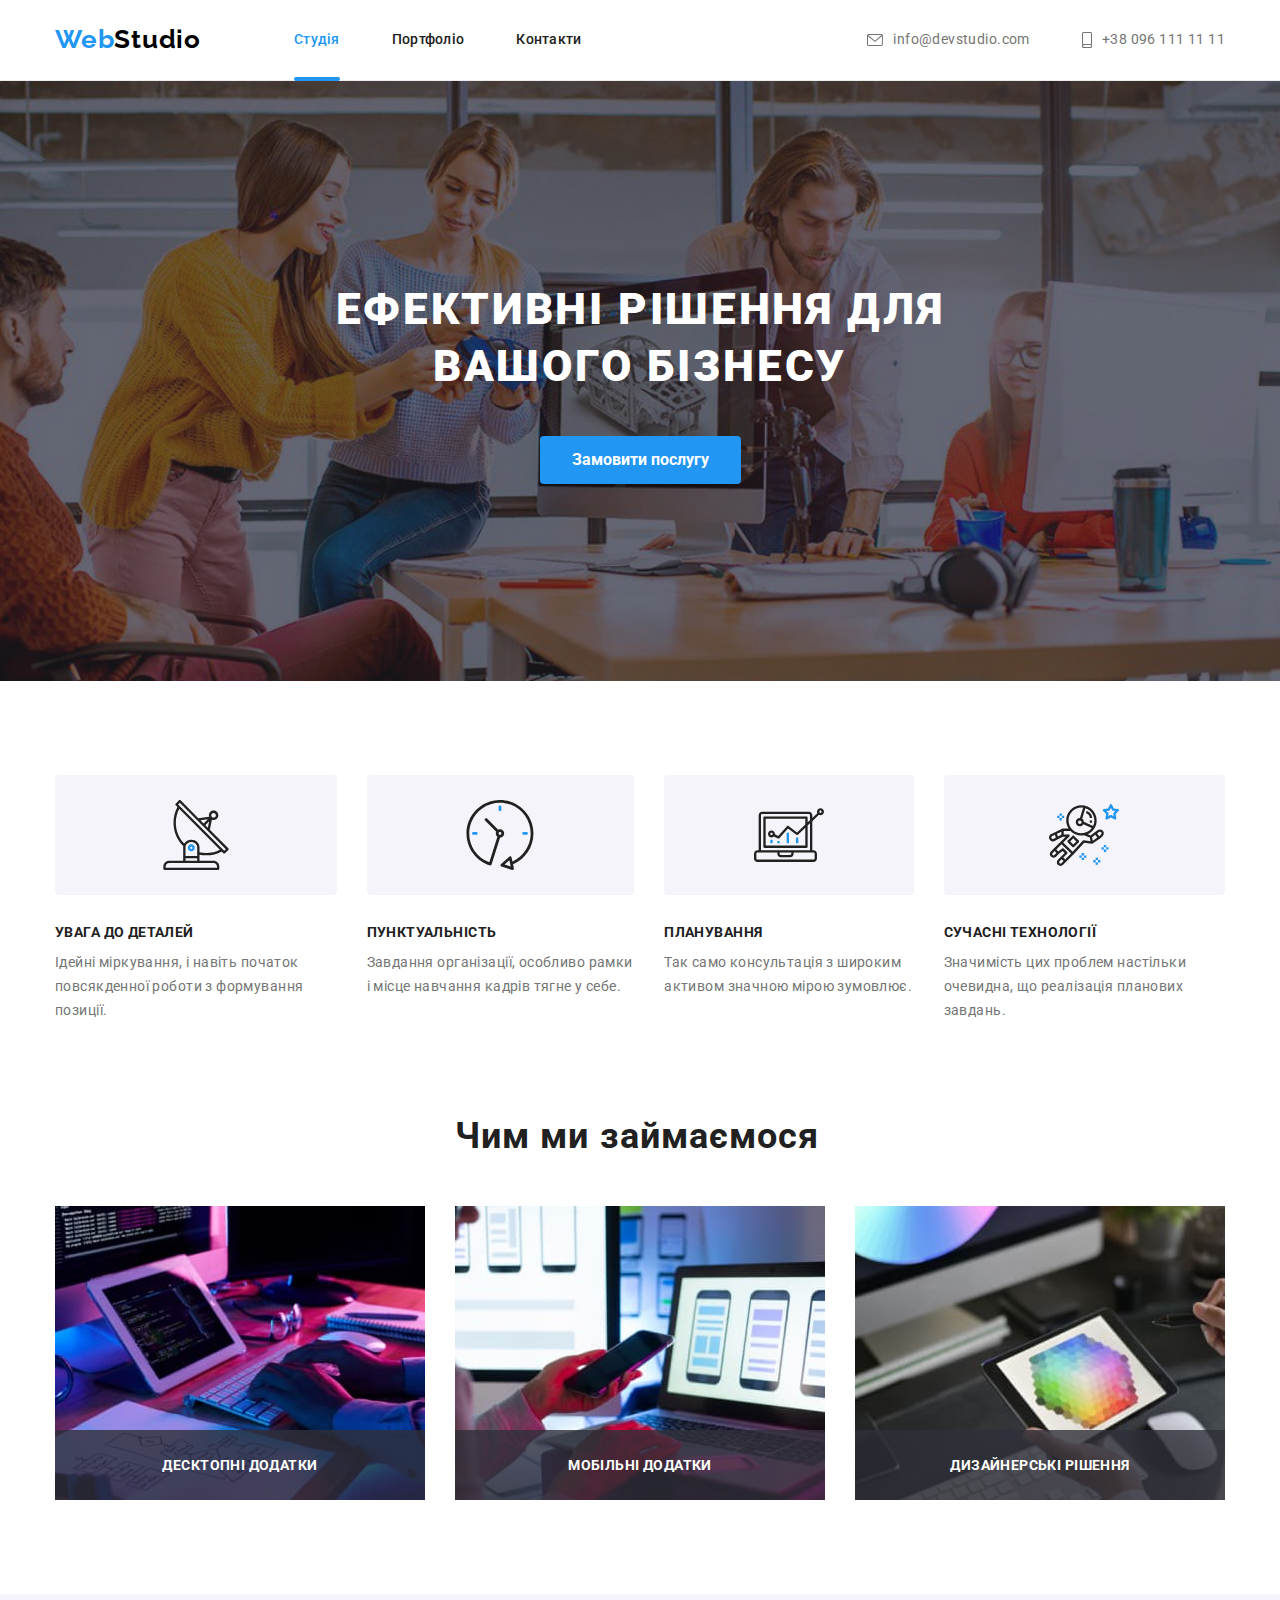
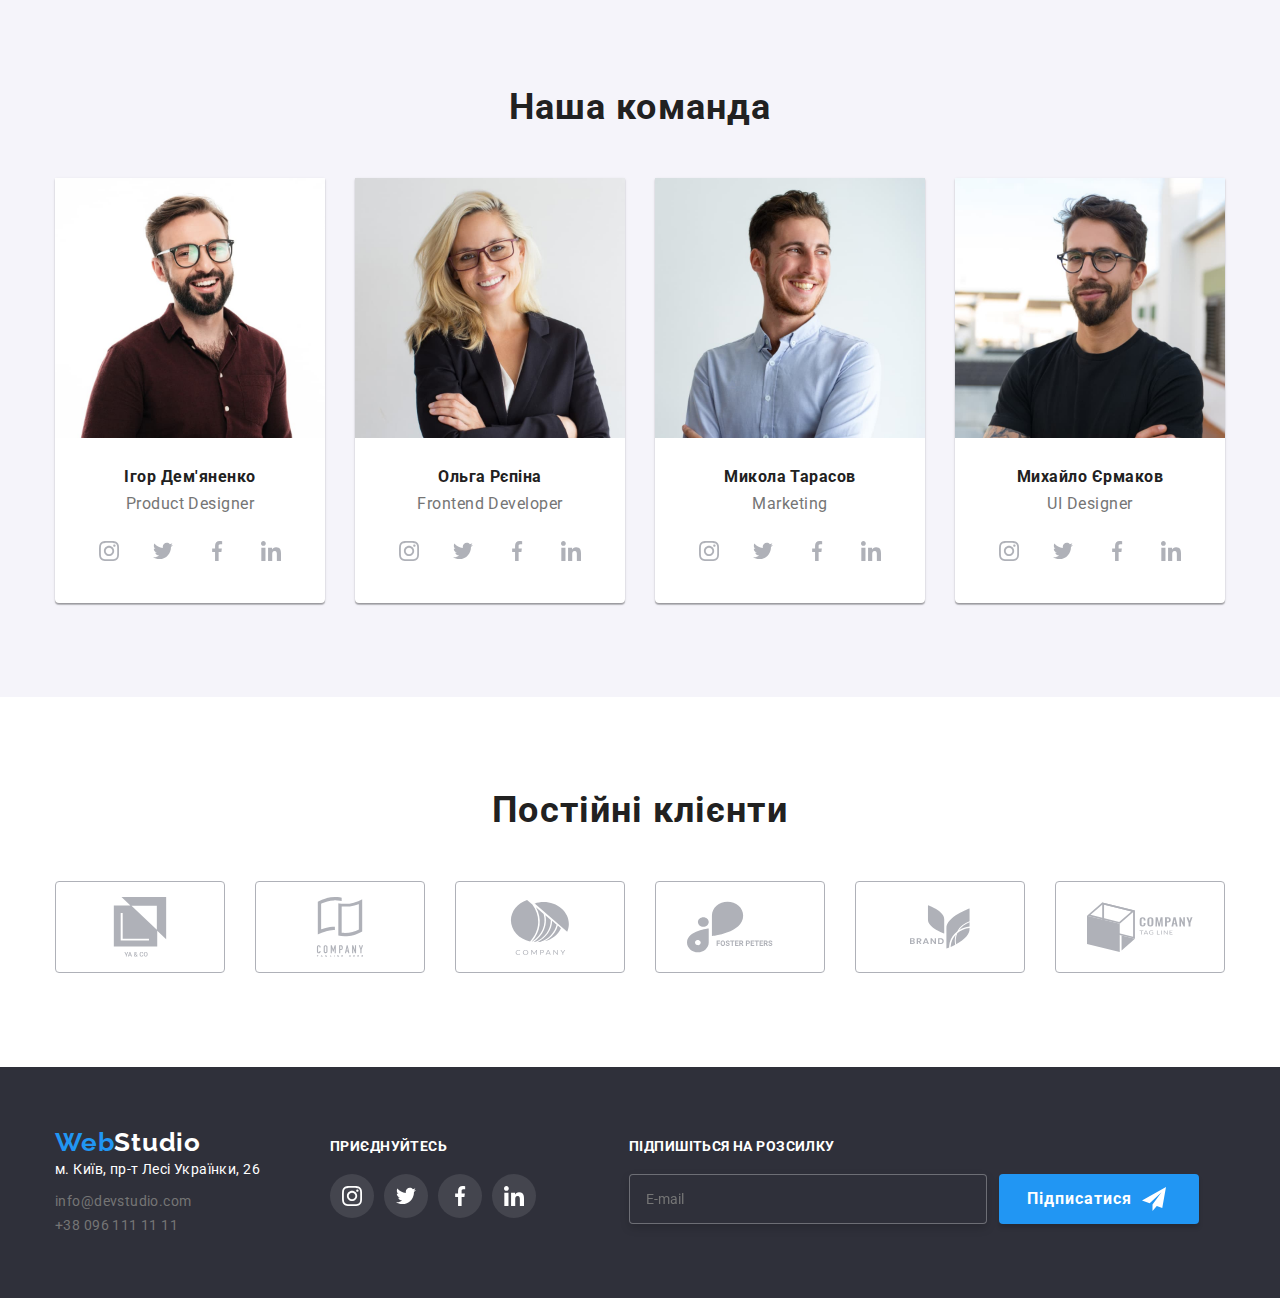
==== commit cefcfdce: "111" ====
--- a/index.html
+++ b/index.html
@@ -395,7 +395,7 @@
         </div>
       </section>
     </main>
-    <footer class="footer-styles">
+    <footer class="web-footer">
       <div class="conteiner social-footer">
         <div class="footer-soccial">
           <a class="logo-w-footer" href="./index.html">
